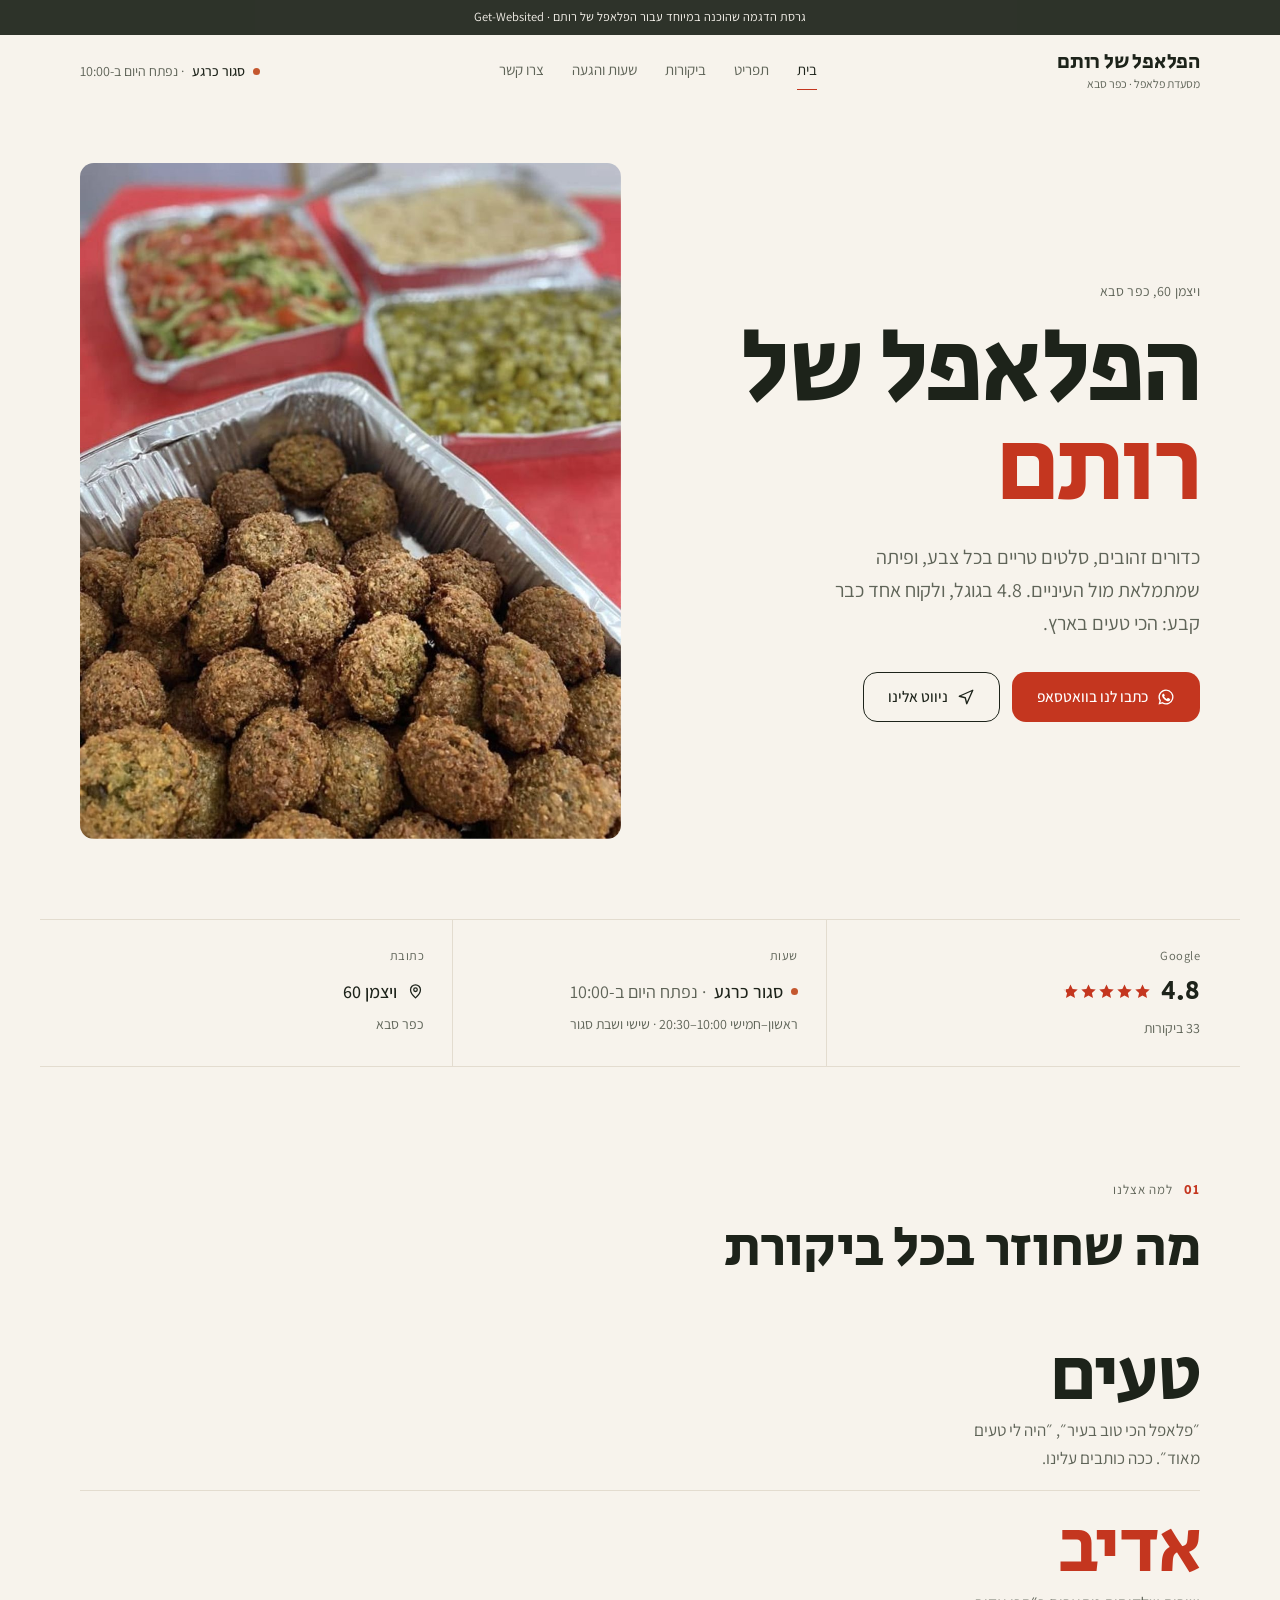
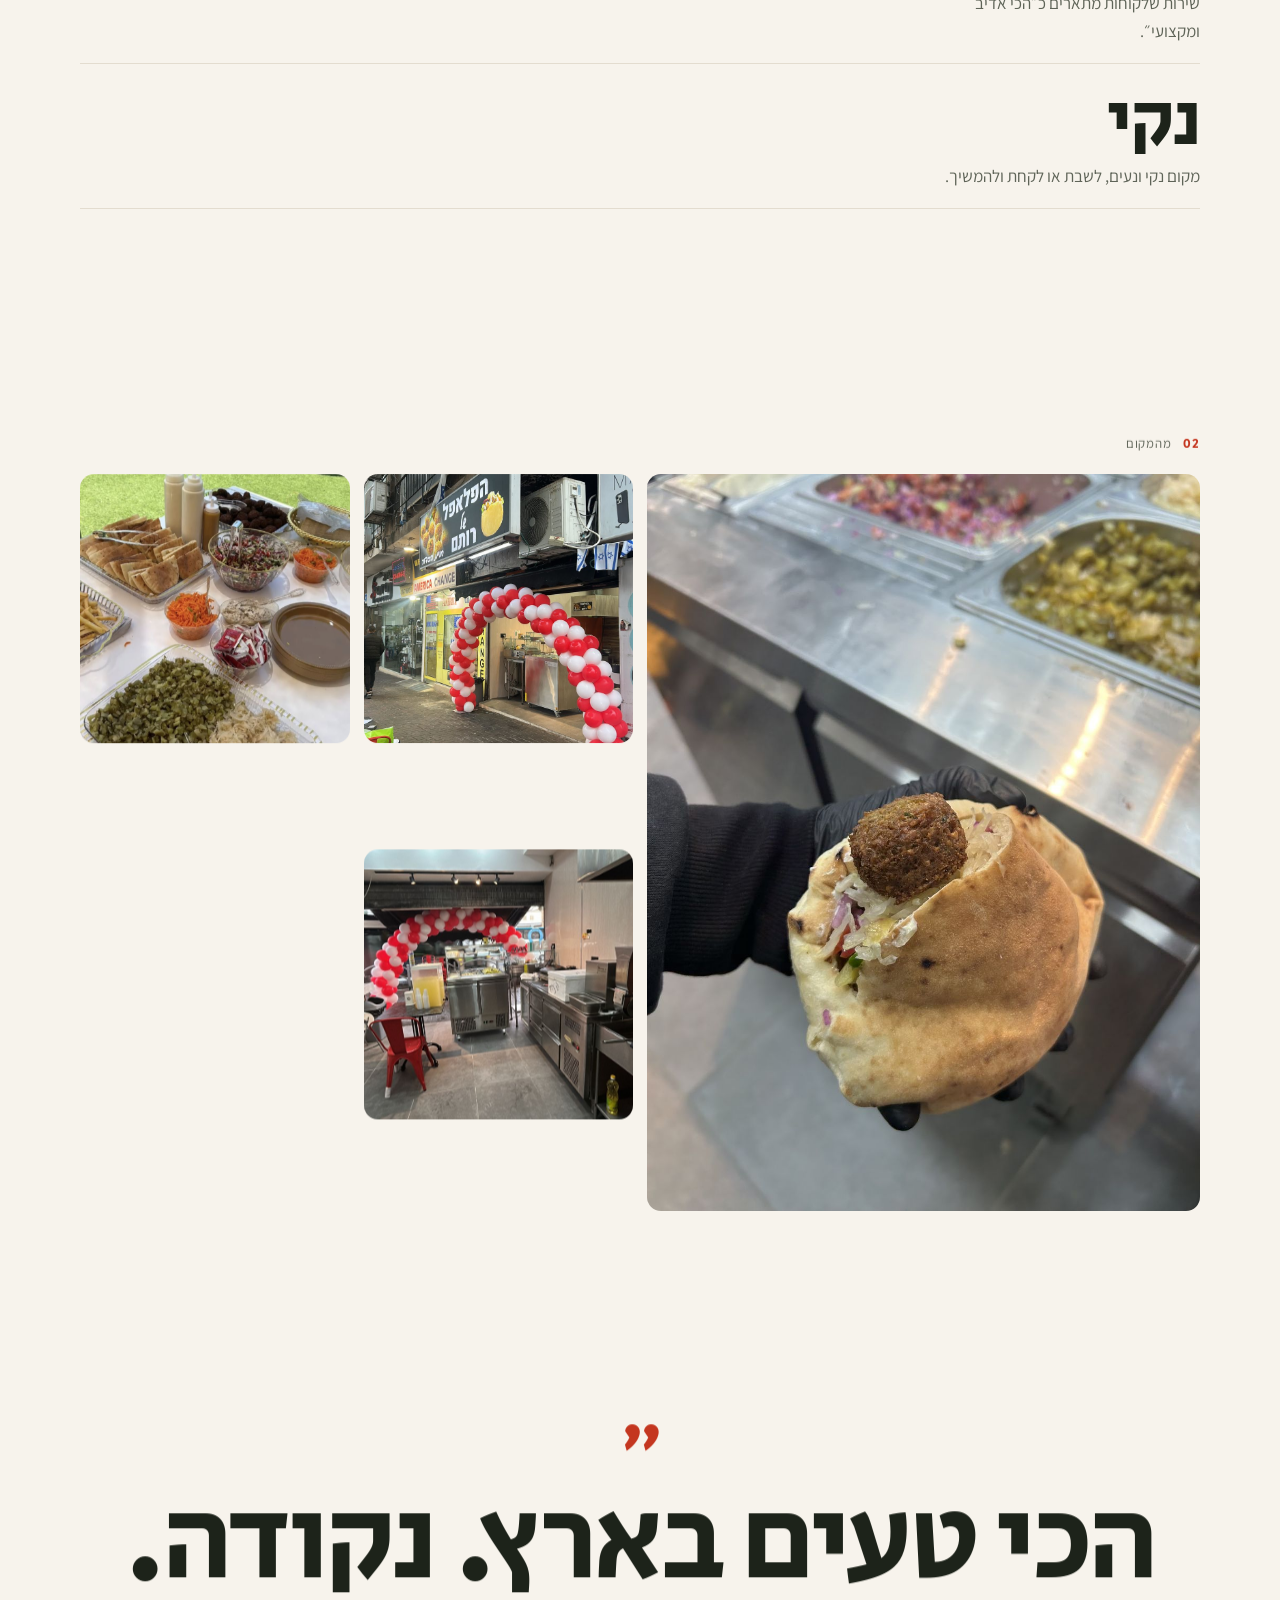
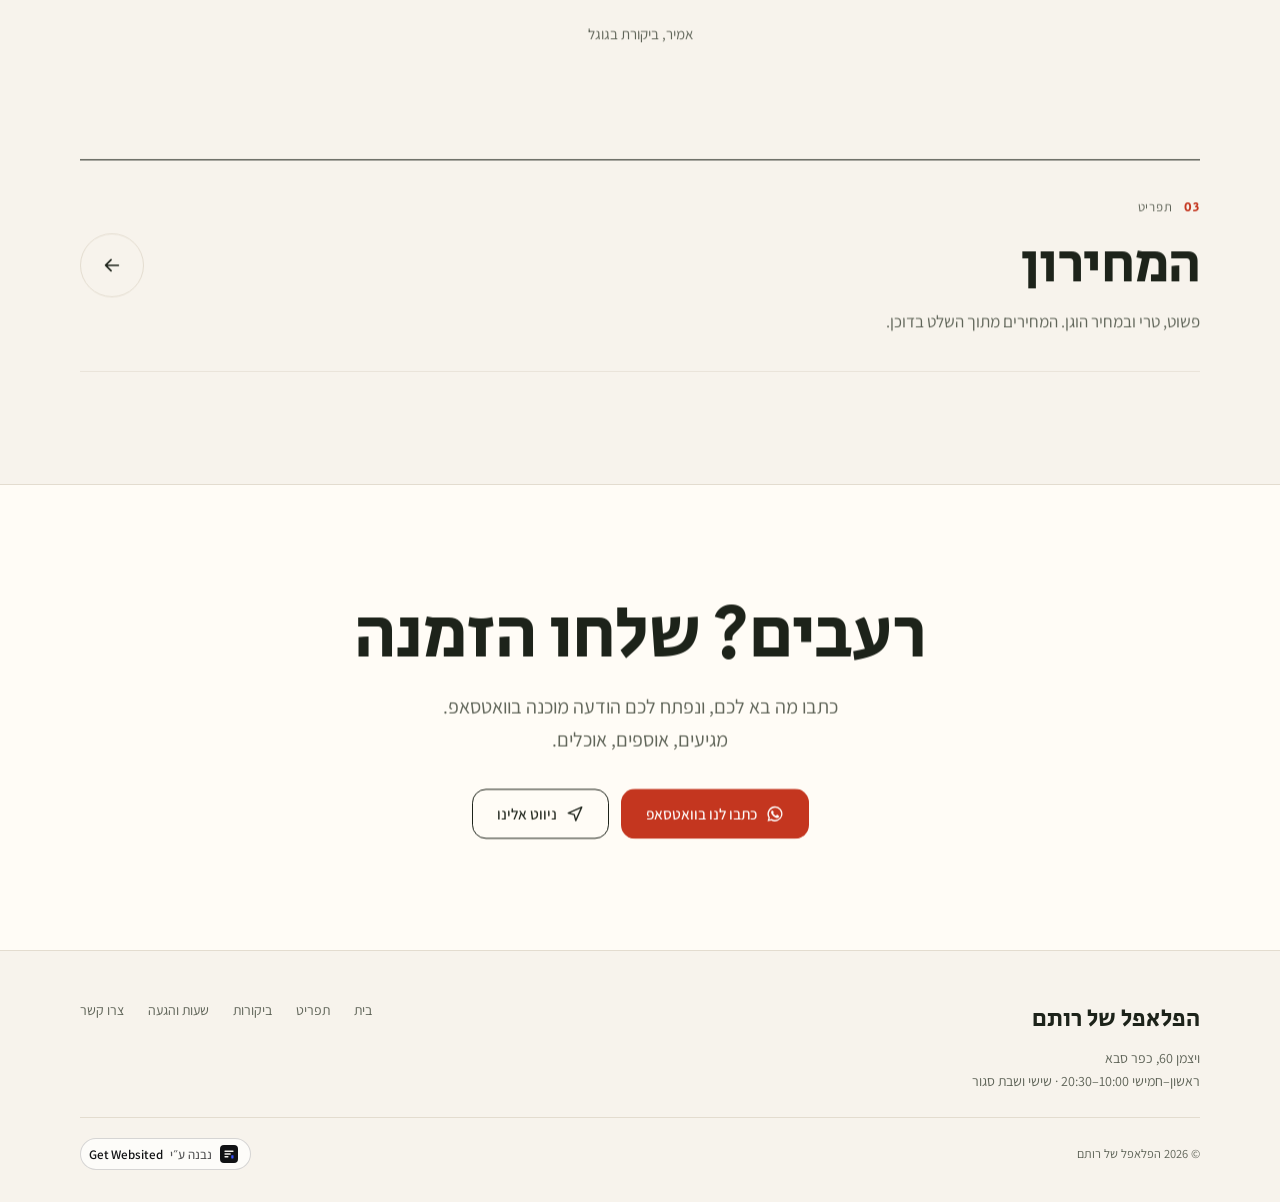
==== falafel-rotem/index.html @ 4247e380 "Publish Get Websited site and falafel-rotem demo Co-Authored-By: Claude Opus 5.5 <noreply@anthropic." ====
<!DOCTYPE html>
<html lang="he" dir="rtl">
  <head>
    <meta charset="UTF-8" />
    <meta name="viewport" content="width=device-width, initial-scale=1, viewport-fit=cover" />
    <title>הפלאפל של רותם | פלאפל בוויצמן 60, כפר סבא</title>
    <meta name="description" content="פלאפל בוויצמן 60 בכפר סבא. 4.8 בגוגל מתוך 33 ביקורות. מנה פלאפל ב-20 ₪. פתוח ראשון עד חמישי 10:00–20:30." />
    <meta name="theme-color" content="#f7f3ec" />
    <meta property="og:type" content="website" />
    <meta property="og:title" content="הפלאפל של רותם | פלאפל בוויצמן 60, כפר סבא" />
    <meta property="og:description" content="פלאפל בוויצמן 60 בכפר סבא. 4.8 בגוגל מתוך 33 ביקורות. מנה פלאפל ב-20 ₪. פתוח ראשון עד חמישי 10:00–20:30." />
    <meta property="og:locale" content="he_IL" />
    <meta property="og:image" content="assets/photo-2.jpg" />
    <link rel="preconnect" href="https://fonts.googleapis.com" />
    <link rel="preconnect" href="https://fonts.gstatic.com" crossorigin />
    <link href="https://fonts.googleapis.com/css2?family=Secular+One:wght@400;500;700;900&family=Assistant:wght@400;500;700;900&display=swap" rel="stylesheet" />
    <script type="application/ld+json">{"@context":"https://schema.org","@type":"LocalBusiness","name":"הפלאפל של רותם","address":{"@type":"PostalAddress","streetAddress":"ויצמן 60","addressLocality":"כפר סבא","addressCountry":"IL"},"openingHoursSpecification":[{"@type":"OpeningHoursSpecification","dayOfWeek":"Sunday","opens":"10:00","closes":"20:30"},{"@type":"OpeningHoursSpecification","dayOfWeek":"Monday","opens":"10:00","closes":"20:30"},{"@type":"OpeningHoursSpecification","dayOfWeek":"Tuesday","opens":"10:00","closes":"20:30"},{"@type":"OpeningHoursSpecification","dayOfWeek":"Wednesday","opens":"10:00","closes":"20:30"},{"@type":"OpeningHoursSpecification","dayOfWeek":"Thursday","opens":"10:00","closes":"20:30"}],"geo":{"@type":"GeoCoordinates","latitude":32.1763889,"longitude":34.9029509},"aggregateRating":{"@type":"AggregateRating","ratingValue":"4.8","reviewCount":"33"},"telephone":"050-770-7590"}</script>
    <script type="module" crossorigin src="./assets/index-BIARPAia.js"></script>
    <link rel="stylesheet" crossorigin href="./assets/index-DY4qhh6_.css">
  </head>
  <body>
    <div id="root"></div>
  </body>
</html>
---- falafel-rotem/assets/index-DY4qhh6_.css ----
:root{--bg:#f6f2ea;--surface:#fffdf8;--text:#1b1a17;--muted:#6b675e;--accent:#b4532a;--accent-text:#fff;--line:#e2dbcd;--font-display:"Rubik", system-ui, sans-serif;--font-body:"Heebo", system-ui, sans-serif;--display-weight:700;--r:14px;--ease:cubic-bezier(.2, .7, .2, 1);--bar-h:72px}*,:before,:after{box-sizing:border-box}html{-webkit-text-size-adjust:100%;scroll-behavior:smooth}body{background:var(--bg);color:var(--text);font-family:var(--font-body);-webkit-font-smoothing:antialiased;padding-bottom:calc(var(--bar-h) + env(safe-area-inset-bottom));margin:0;font-size:17px;line-height:1.65}@media (width>=900px){body{padding-bottom:0}}a{color:inherit;text-decoration:none}img{max-width:100%;display:block}svg{flex:none}h1,h2,h3{font-family:var(--font-display);font-weight:var(--display-weight);letter-spacing:-.015em;text-wrap:balance;margin:0;line-height:1.05}p{margin:0}button,input,select,textarea{font:inherit;color:inherit}:focus-visible{outline:2px solid var(--accent);outline-offset:3px}::selection{background:var(--accent);color:var(--accent-text)}.sr-only{clip:rect(0 0 0 0);white-space:nowrap;width:1px;height:1px;position:absolute;overflow:hidden}.wrap{width:100%;max-width:1200px;margin:0 auto;padding:0 20px}@media (width>=720px){.wrap{padding:0 40px}}.narrow{max-width:860px}.muted{color:var(--muted)}.small{font-size:13px}.skip{top:-60px;z-index:300;background:var(--text);color:var(--bg);padding:8px 14px;position:absolute;inset-inline-start:12px}.skip:focus{top:12px}.demo-bar{text-align:center;background:var(--text);color:var(--bg);opacity:.92;padding:7px 16px;font-size:12.5px}.site-header{z-index:50;background:var(--bg);transition:box-shadow .25s;position:sticky;top:0}.site-header.scrolled{box-shadow:0 1px 0 var(--line)}.header-row{justify-content:space-between;align-items:center;gap:20px;height:72px;display:flex}.wordmark{flex-direction:column;line-height:1.1;display:flex}.wordmark strong{font-family:var(--font-display);font-weight:var(--display-weight);letter-spacing:-.01em;font-size:21px}.wordmark small{color:var(--muted);margin-top:3px;font-size:12px}.desk-nav{gap:28px;font-size:15px;display:none}.desk-nav a{color:var(--muted);border-bottom:1.5px solid #0000;padding:6px 0;transition:color .2s,border-color .2s}.desk-nav a:hover{color:var(--text)}.desk-nav a[aria-current=page]{color:var(--text);border-bottom-color:var(--accent)}.header-end{align-items:center;gap:18px;font-size:14px;display:flex}@media (width>=900px){.desk-nav{display:flex}.menu-btn{display:none!important}}@media (width<=899px){.hide-sm{display:none}}.menu-btn{border:1px solid var(--line);border-radius:var(--r);cursor:pointer;background:0 0;place-items:center;width:44px;height:44px;display:grid}.burger{gap:6px;width:18px;display:grid}.burger i{height:1.5px;transition:transform .25s var(--ease);background:currentColor;display:block}[aria-expanded=true] .burger i:first-child{transform:translateY(3.75px)rotate(45deg)}[aria-expanded=true] .burger i:last-child{transform:translateY(-3.75px)rotate(-45deg)}.sheet{z-index:45;background:var(--bg);flex-direction:column;justify-content:space-between;padding:24px 20px;display:flex;position:fixed;inset:72px 0 0}.sheet[hidden]{display:none}.sheet nav{display:grid}.sheet nav a{font-family:var(--font-display);font-weight:var(--display-weight);border-bottom:1px solid var(--line);opacity:0;transition:opacity .35s var(--ease), transform .35s var(--ease);align-items:baseline;gap:14px;padding:12px 0;font-size:34px;display:flex;transform:translateY(8px)}.sheet.open nav a{opacity:1;transform:none}.sheet nav a span{font-family:var(--font-body);color:var(--muted);font-size:13px;font-weight:400}.sheet nav a[aria-current=page]{color:var(--accent)}.sheet-foot{padding-bottom:20px;font-size:15px}.status{white-space:nowrap;align-items:center;gap:8px;font-weight:500;display:inline-flex}.status-dot{background:#c4572e;border-radius:50%;width:7px;height:7px}.is-open .status-dot{background:#3f9a4a;box-shadow:0 0 0 3px #3f9a4a2e}.status-detail{color:var(--muted);font-weight:400}.btn{border-radius:var(--r);cursor:pointer;white-space:nowrap;border:1.5px solid #0000;justify-content:center;align-items:center;gap:9px;height:50px;padding:0 24px;font-size:15.5px;font-weight:500;transition:background-color .2s,color .2s,border-color .2s,transform .15s;display:inline-flex}.btn svg{width:18px;height:18px}.btn:active{transform:scale(.985)}.btn-solid{background:var(--accent);color:var(--accent-text)}.btn-solid:hover{filter:brightness(1.06)}.btn-line{border-color:var(--text);color:var(--text);background:0 0}.btn-line:hover{background:var(--text);color:var(--bg)}.btn.wide{width:100%}.btn-row{flex-wrap:wrap;gap:12px;display:flex}.btn-row.center{justify-content:center}.center-block{justify-content:center;margin-top:48px;display:flex}.toast{z-index:200;inset-inline:16px;bottom:calc(var(--bar-h) + 16px + env(safe-area-inset-bottom));border-radius:var(--r);background:var(--text);max-width:440px;color:var(--bg);animation:toast 6s var(--ease) forwards;margin:0 auto;padding:14px 18px;font-size:14px;line-height:1.5;position:fixed}@media (width>=900px){.toast{bottom:24px}}@keyframes toast{0%{opacity:0;transform:translateY(10px)}6%,90%{opacity:1;transform:none}to{opacity:0}}.hero{position:relative}.eyebrow{color:var(--muted);letter-spacing:.02em;margin-bottom:18px;font-size:14px}.hero h1{letter-spacing:-.03em;font-size:clamp(46px,11vw,104px);line-height:.95}.accent{color:var(--accent)}.word-mask{vertical-align:top;margin-bottom:-.08em;padding-bottom:.08em;display:inline-block;overflow:hidden}.word{will-change:transform;display:inline-block}.lead{color:var(--muted);max-width:40ch;margin-top:22px;font-size:clamp(17px,2.2vw,20px)}.hero .btn-row{margin-top:32px}@media (width<=560px){.hero .btn-row .btn{flex:100%}}.hero-type-only .hero-inner{padding:64px 20px 72px}@media (width>=900px){.hero-type-only .hero-inner{padding:120px 40px}.hero-type-only h1{font-size:clamp(80px,10vw,150px)}}.hero-photo-split .hero-inner{gap:28px;padding-top:28px;padding-bottom:48px;display:grid}.hero-figure{border-radius:var(--r);aspect-ratio:4/3;background:var(--surface);margin:0;overflow:hidden}.hero-figure img{object-fit:cover;width:100%;height:100%}@media (width>=900px){.hero-photo-split .hero-inner{grid-template-columns:1fr 1.05fr;align-items:center;gap:64px;padding-top:56px;padding-bottom:80px}.hero-figure{aspect-ratio:4/5}}.hero-photo-full{color:#fff;align-items:flex-end;min-height:min(88svh,820px);display:flex}.hero-photo-full .hero-media{position:absolute;inset:0;overflow:hidden}.hero-photo-full .hero-media img{object-fit:cover;width:100%;height:100%}.hero-photo-full .hero-media:after{content:"";background:linear-gradient(#0000001a 0%,#00000059 55%,#000000c7 100%);position:absolute;inset:0}.hero-photo-full .hero-inner{padding-top:120px;padding-bottom:48px;position:relative}.hero-photo-full .eyebrow,.hero-photo-full .lead{color:#ffffffd1}.hero-photo-full .accent{color:#fff;opacity:.9;font-style:normal}.hero-photo-full .btn-line{color:#fff;border-color:#fffc}.hero-photo-full .btn-line:hover{color:#111;background:#fff}@media (width>=900px){.hero-photo-full .hero-inner{padding-bottom:80px}}.facts{border-top:1px solid var(--line);border-bottom:1px solid var(--line);grid-template-columns:1fr;display:grid}.fact{border-bottom:1px solid var(--line);gap:4px;padding:20px 0;transition:background-color .2s;display:grid}.fact:last-child{border-bottom:0}.fact-k{color:var(--muted);letter-spacing:.04em;font-size:12.5px}.fact-v{align-items:center;gap:10px;font-size:18px;font-weight:500;display:inline-flex}.fact-v b{font-family:var(--font-display);font-size:26px;font-weight:var(--display-weight)}.fact-v svg{width:17px;height:17px}.fact-s{color:var(--muted);font-size:14px}.stars{color:var(--accent);gap:1px;display:inline-flex}@media (width>=760px){.facts{grid-template-columns:repeat(3,1fr)}.fact{border-bottom:0;border-inline-start:1px solid var(--line);padding:26px 28px}.fact:first-child{border-inline-start:0;padding-inline-start:0}}.section{padding:72px 0}@media (width>=900px){.section{padding:112px 0}}.page-top{padding-top:48px}@media (width>=900px){.page-top{padding-top:80px}}.label{color:var(--muted);letter-spacing:.06em;align-items:baseline;gap:12px;margin-bottom:18px;font-size:13px;display:flex}.label-n{font-family:var(--font-display);color:var(--accent);font-weight:var(--display-weight)}h2{font-size:clamp(32px,5.4vw,56px)}.page-head{margin-bottom:48px}.page-head h1{letter-spacing:-.03em;font-size:clamp(48px,10vw,96px)}.body-lg{max-width:56ch;color:var(--muted);margin-top:20px;font-size:19px}.quote-section{padding-bottom:0}.big-quote{text-align:center;margin:0 auto}.big-quote blockquote{font-family:var(--font-display);font-weight:var(--display-weight);letter-spacing:-.03em;margin:0;font-size:clamp(44px,10vw,120px);line-height:1}.big-quote figcaption{color:var(--muted);margin-top:20px;font-size:15px}.big-quote.left{text-align:start}.split{gap:32px;display:grid}@media (width>=900px){.split{grid-template-columns:.9fr 1.1fr;gap:80px}.split-head{align-self:start;position:sticky;top:110px}}.highlights{margin:0;padding:0;list-style:none}.highlights .num{font-family:var(--font-display);font-weight:var(--display-weight);color:var(--accent);font-size:18px}.highlights h3{font-size:clamp(24px,3.4vw,32px)}.highlights p{color:var(--muted);margin-top:8px}.hl-numbered{border-top:1px solid var(--line)}.hl-numbered li{border-bottom:1px solid var(--line);grid-template-columns:56px 1fr;gap:12px;padding:28px 0;display:grid}.hl-numbered .num{padding-top:4px}.stacked .split-head{max-width:720px;margin-bottom:40px}.hl-columns{gap:36px;display:grid}.hl-columns li{border-top:2px solid var(--text);padding-top:22px}.hl-columns .num{margin-bottom:18px;display:block}@media (width>=760px){.hl-columns{grid-template-columns:repeat(3,1fr);gap:40px}}.hl-statement li{border-bottom:1px solid var(--line);flex-wrap:wrap;align-items:baseline;gap:6px 20px;padding:18px 0;display:flex}.hl-statement .num{display:none}.hl-statement h3{letter-spacing:-.025em;font-size:clamp(36px,7vw,76px)}.hl-statement li:nth-child(2) h3{color:var(--accent)}.hl-statement p{max-width:34ch;margin:0}.row-head{margin-bottom:8px}.gallery{grid-template-columns:1fr 1fr;gap:10px;display:grid}.gallery figure{border-radius:var(--r);background:var(--surface);aspect-ratio:1;margin:0;overflow:hidden}.gallery img{object-fit:cover;width:100%;height:100%;transition:transform .8s var(--ease)}.gallery figure:hover img{transform:scale(1.03)}.gallery.g-1{grid-template-columns:1fr}.gallery.g-1 figure{aspect-ratio:16/9}.gallery.g-3 figure:first-child,.gallery.g-5 figure:first-child{aspect-ratio:16/9;grid-column:span 2}@media (width>=900px){.gallery{grid-template-columns:repeat(4,1fr);gap:14px}.gallery.g-2{grid-template-columns:1fr 1fr}.gallery.g-2 figure{aspect-ratio:4/3}.gallery.g-3{grid-template-rows:1fr 1fr;grid-template-columns:2fr 1fr}.gallery.g-3 figure:first-child{aspect-ratio:auto;grid-area:span 2}.gallery.g-3 figure{aspect-ratio:4/3}.gallery.g-4 figure:first-child,.gallery.g-5 figure:first-child{aspect-ratio:auto;grid-area:span 2/span 2}}.about{gap:32px;display:grid}@media (width>=900px){.about.has-img{grid-template-columns:1fr 1fr;align-items:center;gap:80px}}.about-img{border-radius:var(--r);aspect-ratio:4/5;margin:0;overflow:hidden}.about-img img{object-fit:cover;width:100%;height:100%}.teaser{border-top:1px solid var(--text);border-bottom:1px solid var(--line);justify-content:space-between;align-items:center;gap:24px;padding:36px 0;display:flex}.teaser .muted{max-width:52ch;margin-top:12px}.teaser-arrow{border:1px solid var(--line);width:64px;height:64px;transition:background-color .25s, color .25s, transform .25s var(--ease);border-radius:50%;flex:none;place-items:center;display:grid}.teaser-arrow svg{width:22px;height:22px}.teaser:hover .teaser-arrow{background:var(--accent);color:var(--accent-text);border-color:var(--accent);transform:translate(-4px)}.cta-section{background:var(--surface);border-top:1px solid var(--line)}.cta{text-align:center;flex-direction:column;align-items:center;display:flex}.cta h2{max-width:16ch;font-size:clamp(36px,7vw,72px)}.cta .lead{margin:18px auto 32px}.menu-group{margin-bottom:48px}.menu-group h2{border-bottom:1px solid var(--text);margin-bottom:8px;padding-bottom:12px;font-size:26px}.menu-group ul{margin:0;padding:0;list-style:none}.menu-group li{border-bottom:1px solid var(--line);padding:16px 0}.mi-line{align-items:baseline;gap:10px;font-size:18px;font-weight:500;display:flex}.mi-dots{border-bottom:1px dotted var(--muted);opacity:.5;flex:1;transform:translateY(-4px)}.mi-price{font-family:var(--font-display)}.ph{border:1.5px dashed var(--muted);border-radius:var(--r);background:var(--surface);padding:26px}.ph-body{color:var(--muted);max-width:56ch}.ph-tag{letter-spacing:.04em;color:var(--accent-text);background:var(--accent);border-radius:4px;margin-bottom:12px;padding:2px 8px;font-size:11.5px;font-weight:700;display:inline-block}.ph-inline{font-family:var(--font-body);color:var(--accent);border:1.5px dashed var(--accent);vertical-align:middle;letter-spacing:0;border-radius:6px;margin-inline-start:10px;padding:1px 8px;font-size:12.5px;font-weight:500;display:inline-block}.ph-rows{margin-top:20px}.ph-row{border-bottom:1px solid var(--line);align-items:center;gap:12px;padding:14px 0;display:flex}.ph-row span{background:var(--line);border-radius:6px;width:34%;height:11px}.ph-row i{border-bottom:1px dotted var(--line);flex:1}.ph-row b{background:var(--line);border-radius:6px;width:48px;height:11px}.reviews-top{align-items:center;gap:40px;margin-bottom:56px;display:grid}@media (width>=900px){.reviews-top{grid-template-columns:.7fr 1.3fr;gap:80px}}.score{flex-direction:column;gap:10px;padding-inline-end:40px;display:flex}@media (width>=900px){.score{border-inline-end:1px solid var(--line)}}.score-v{font-family:var(--font-display);font-weight:var(--display-weight);letter-spacing:-.04em;font-size:clamp(96px,16vw,160px);line-height:.85}.score .stars svg{width:22px;height:22px}.review-list{border-top:1px solid var(--line);gap:0;margin:0;padding:0;list-style:none;display:grid}.review-list li{border-bottom:1px solid var(--line);padding:26px 0}.review-list p{margin-bottom:6px;font-size:20px}.tags{flex-wrap:wrap;gap:10px;display:flex}.tags span{border:1px solid var(--line);border-radius:999px;padding:10px 18px;font-size:15px}.visit{gap:48px;display:grid}@media (width>=900px){.visit{grid-template-columns:.8fr 1.2fr;gap:80px}}.status-lg{margin-bottom:20px;font-size:22px}.hours{border-collapse:collapse;width:100%;font-size:16px}.hours th,.hours td{border-bottom:1px solid var(--line);text-align:start;padding:14px 0;font-weight:400}.hours td{text-align:end;font-variant-numeric:tabular-nums}.hours tr.today th,.hours tr.today td{font-weight:600}.hours th em{color:var(--accent-text);background:var(--accent);vertical-align:2px;border-radius:4px;margin-inline-start:8px;padding:1px 6px;font-size:11px;font-style:normal;font-weight:700}.hours td.off{color:var(--muted)}.addr{margin-bottom:20px;font-size:clamp(26px,4vw,36px)}.map{aspect-ratio:16/10;border-radius:var(--r);border:1px solid var(--line);background:var(--surface);margin-bottom:18px;overflow:hidden}.map iframe{border:0;width:100%;height:100%;display:block}.contact{gap:40px;display:grid}@media (width>=900px){.contact{grid-template-columns:1.3fr .7fr;gap:80px}}.form{gap:20px;display:grid}.field{gap:8px;display:grid}.field label{font-size:14px;font-weight:500}.field-row{gap:20px;display:grid}@media (width>=600px){.field-row{grid-template-columns:1fr 1fr}}input,select,textarea{background:var(--surface);border:1px solid var(--line);border-radius:var(--r);width:100%;padding:13px 14px;font-size:16px;transition:border-color .2s}textarea{resize:vertical;min-height:120px}select{appearance:none;background-image:linear-gradient(45deg,#0000 50%,currentColor 50%),linear-gradient(135deg,currentColor 50%,#0000 50%);background-position:18px,13px;background-repeat:no-repeat;background-size:5px 5px;padding-left:36px}input:focus,select:focus,textarea:focus{border-color:var(--text);outline:none}[aria-invalid=true]{border-color:#c4572e}.field-err{color:#c4572e;font-size:13px}.preview{border-radius:var(--r);background:var(--surface);border:1px solid var(--line);gap:10px;padding:18px;display:grid}.bubble{white-space:pre-line;color:#111b21;background:#d9fdd3;border-radius:14px 14px 4px;width:fit-content;max-width:92%;margin-inline-start:auto;padding:10px 14px;font-size:15px}.note{color:var(--accent);font-size:14px}.contact-side{border-top:1px solid var(--line);align-content:start;gap:0;display:grid}.contact-side>div{border-bottom:1px solid var(--line);gap:8px;padding:20px 0;display:grid}.site-footer{border-top:1px solid var(--line);color:var(--muted);padding:48px 0 32px;font-size:14px}.footer-grid{gap:24px;display:grid}@media (width>=900px){.footer-grid{grid-template-columns:1fr auto}}.footer-name{font-family:var(--font-display);font-weight:var(--display-weight);color:var(--text);margin-bottom:8px;font-size:24px;display:block}.footer-nav{flex-wrap:wrap;gap:8px 24px;display:flex}.footer-nav a:hover{color:var(--text)}.credit{border-top:1px solid var(--line);flex-wrap:wrap;grid-column:1/-1;justify-content:space-between;align-items:center;gap:12px;padding-top:20px;font-size:12.5px;display:flex}.action-bar{z-index:40;inset-inline:0;padding:10px 12px calc(10px + env(safe-area-inset-bottom));background:var(--bg);border-top:1px solid var(--line);grid-template-columns:1.4fr 1fr;gap:8px;display:grid;position:fixed;bottom:0}.action-bar .btn{width:100%;height:50px;padding:0 12px}@media (width>=900px){.action-bar{display:none}}.reveal,.reveal.stagger>*{opacity:0}@media (prefers-reduced-motion:reduce){html{scroll-behavior:auto}*,:before,:after{transition:none!important;animation:none!important}.reveal,.reveal.stagger>*{opacity:1!important;transform:none!important}}.big-quote blockquote:before{content:"״";color:var(--accent);margin-bottom:.15em;font-size:.6em;line-height:.5;display:block}.review-list p:before{content:"״";color:var(--accent);margin-inline-end:4px}
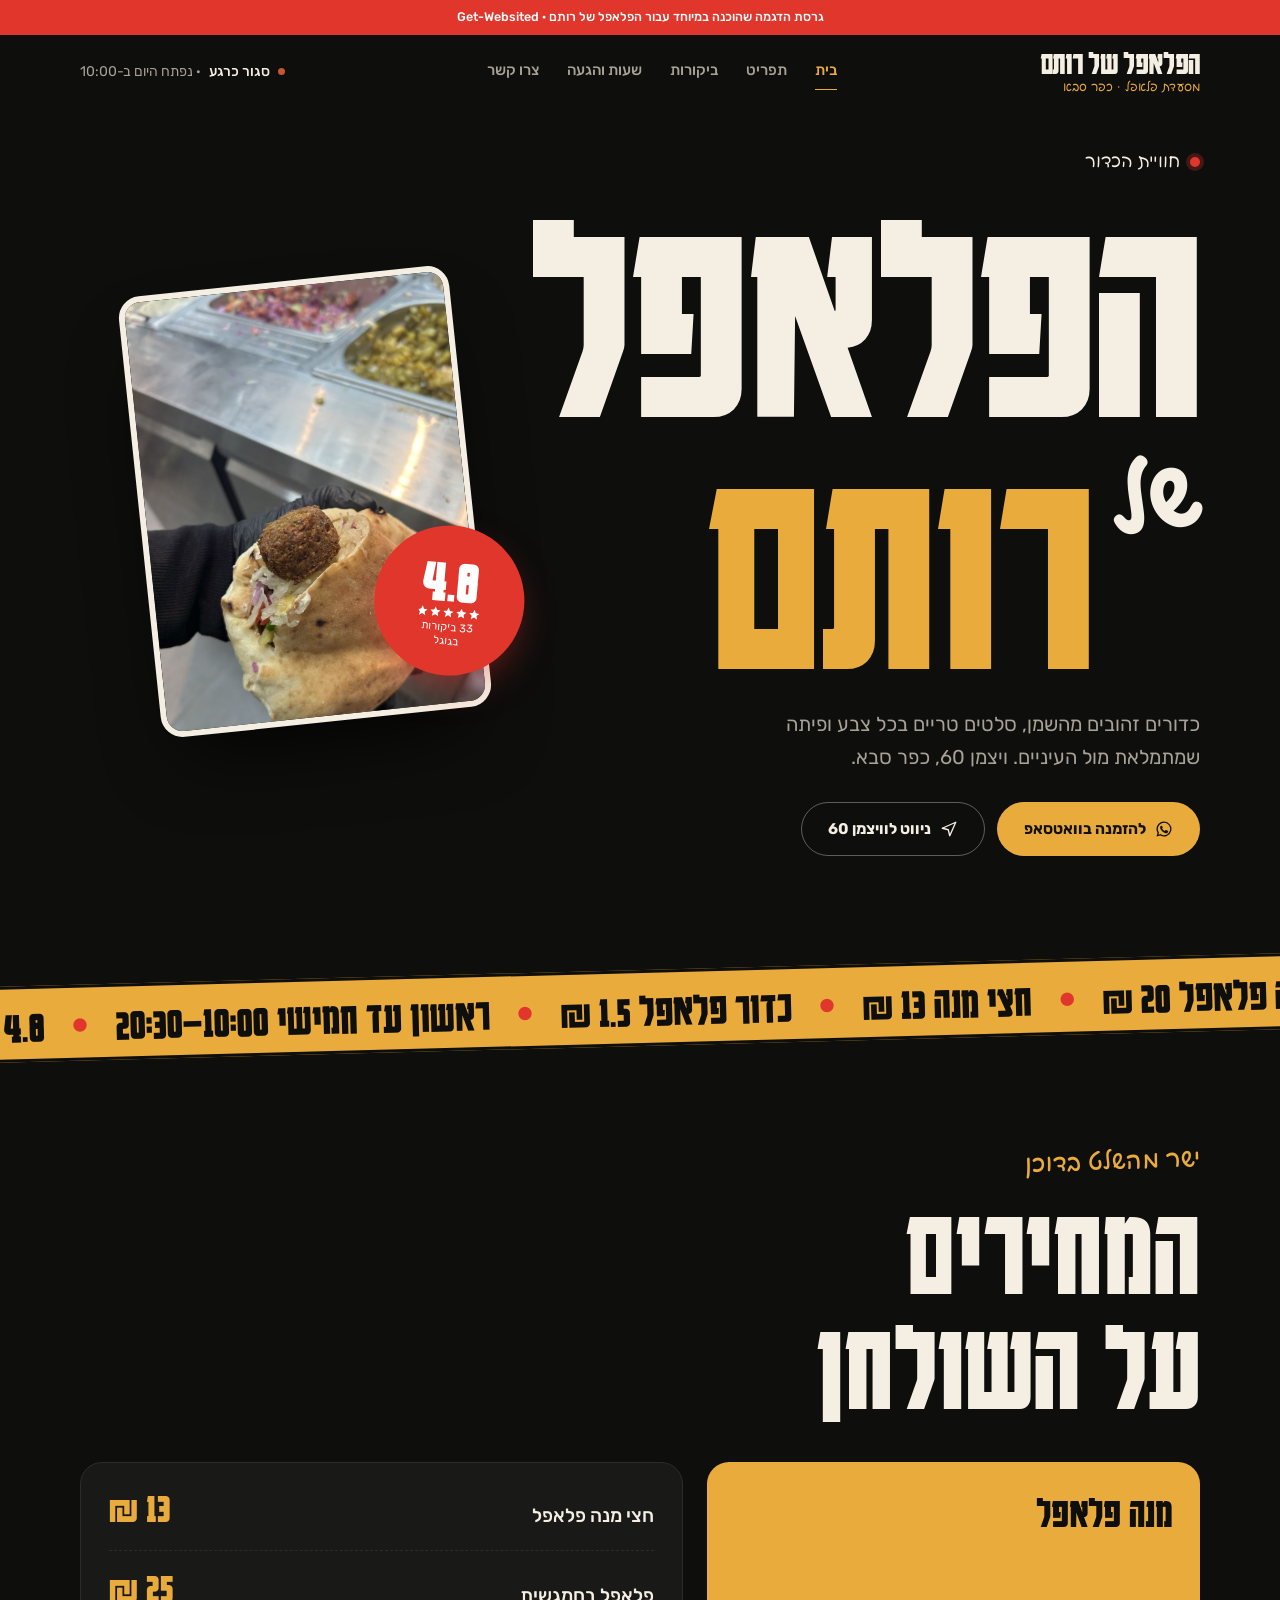
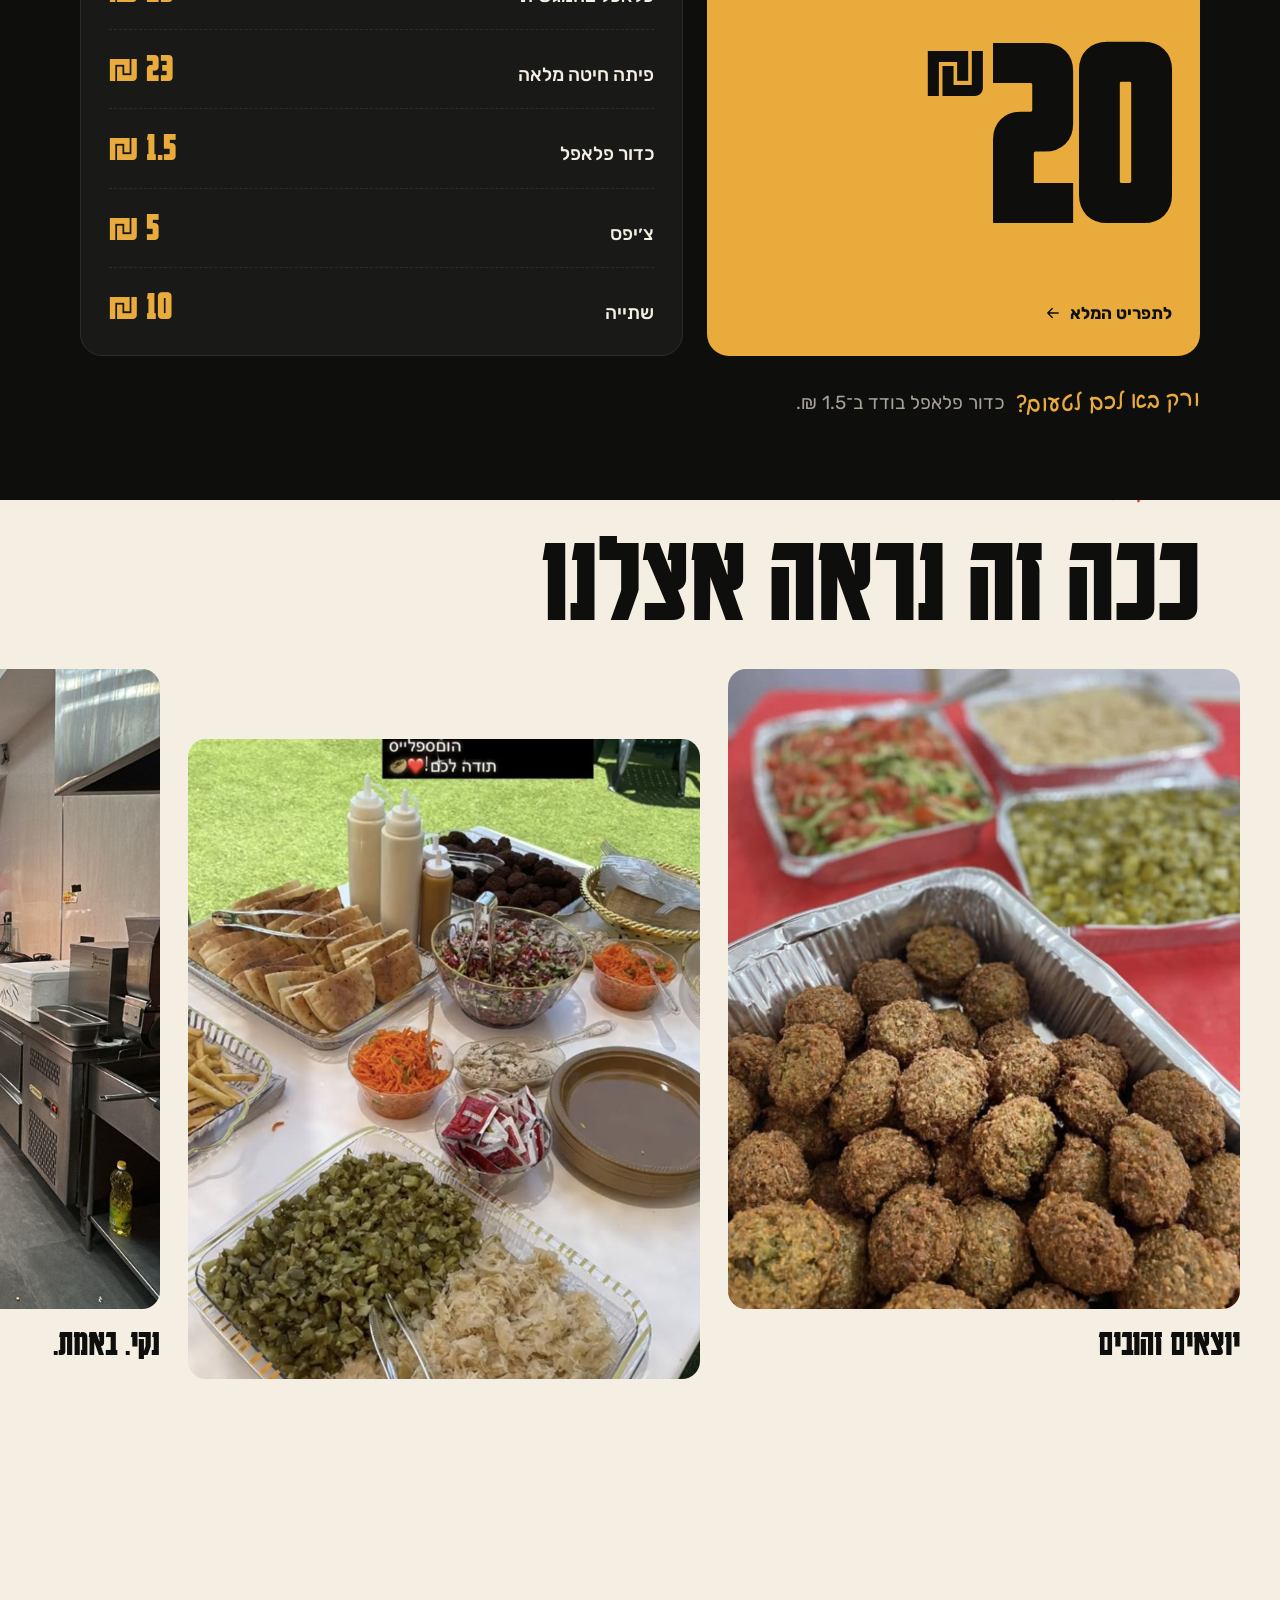
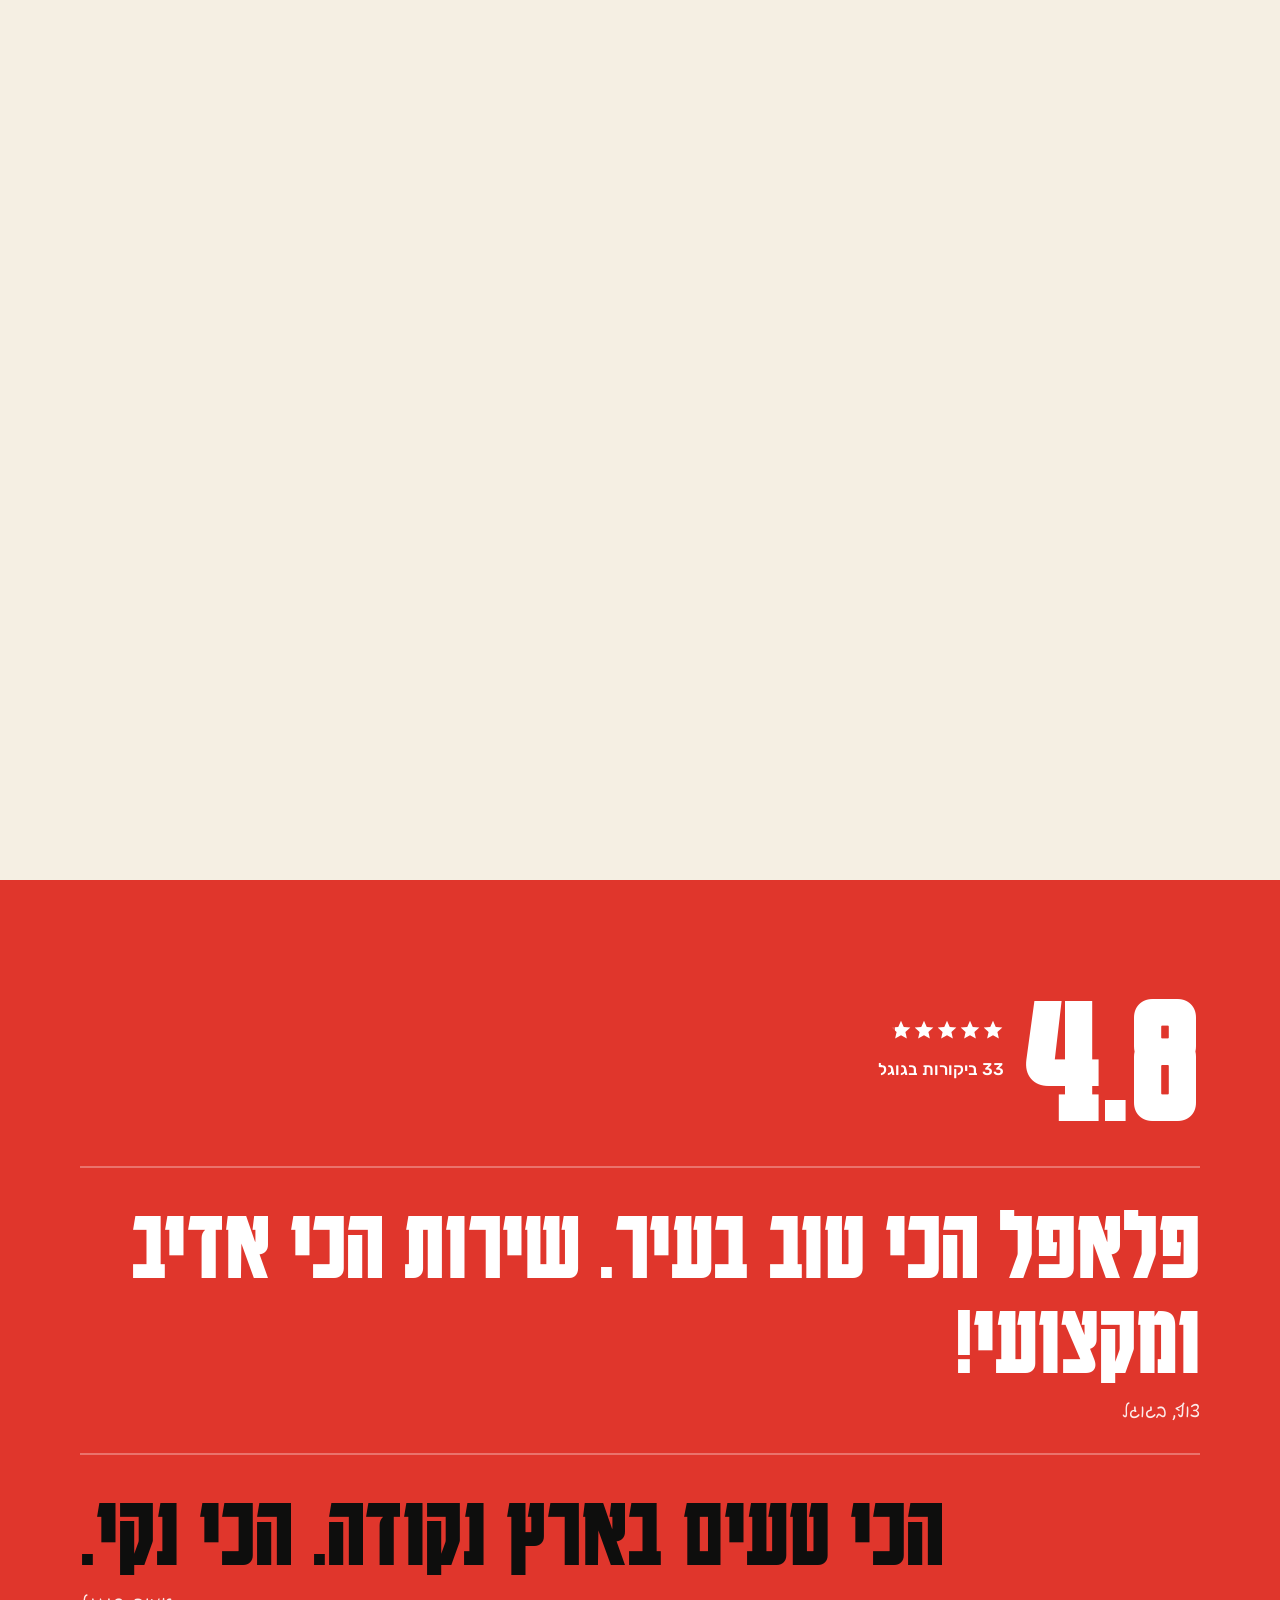
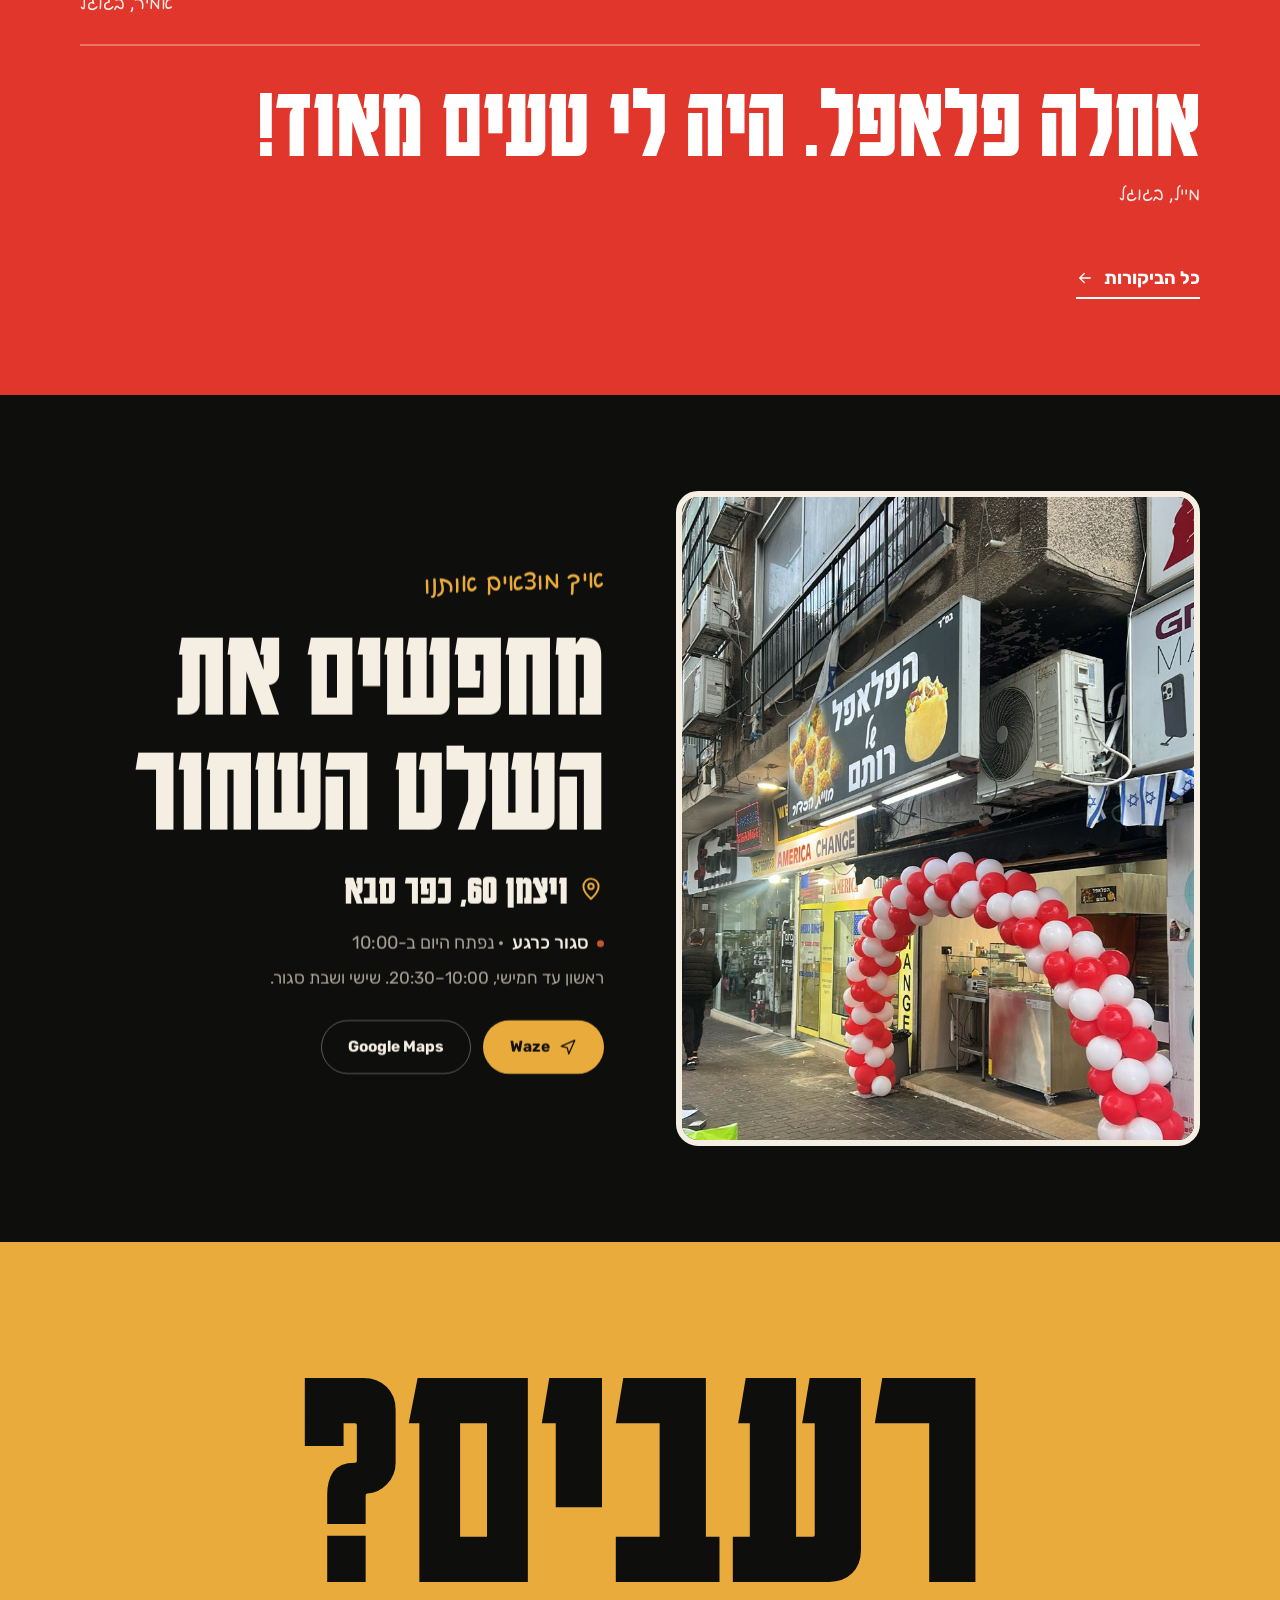
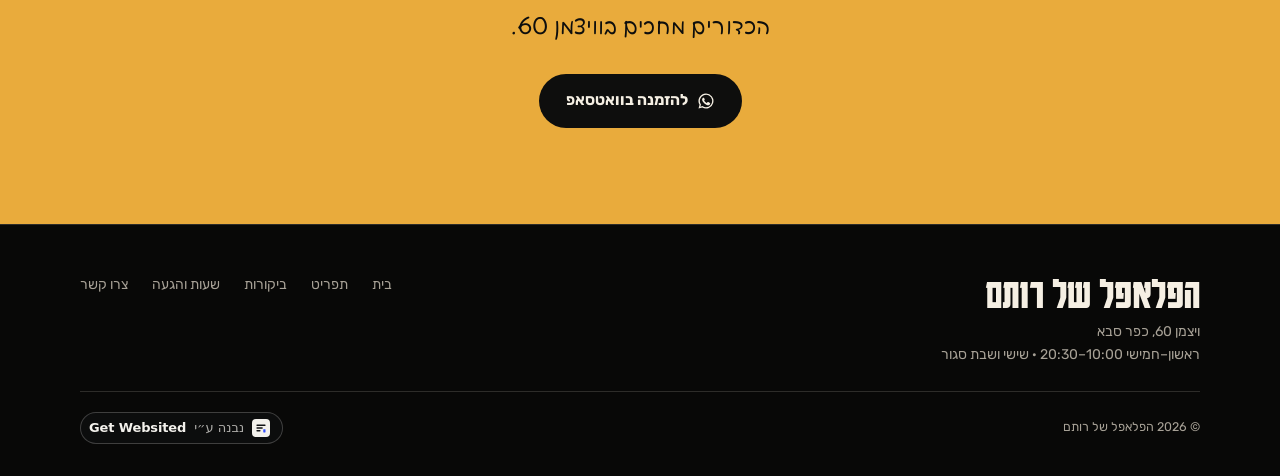
==== commit 13885cea: "הפלאפל של רותם: עיצוב חדש, השלט השחור Co-Authored-By: Claude Opus 5.5 <noreply@anthropic.com> Claude" ====
--- a/falafel-rotem/index.html
+++ b/falafel-rotem/index.html
@@ -5,18 +5,18 @@
     <meta name="viewport" content="width=device-width, initial-scale=1, viewport-fit=cover" />
     <title>הפלאפל של רותם | פלאפל בוויצמן 60, כפר סבא</title>
     <meta name="description" content="פלאפל בוויצמן 60 בכפר סבא. 4.8 בגוגל מתוך 33 ביקורות. מנה פלאפל ב-20 ₪. פתוח ראשון עד חמישי 10:00–20:30." />
-    <meta name="theme-color" content="#f7f3ec" />
+    <meta name="theme-color" content="#0e0e0d" />
     <meta property="og:type" content="website" />
     <meta property="og:title" content="הפלאפל של רותם | פלאפל בוויצמן 60, כפר סבא" />
     <meta property="og:description" content="פלאפל בוויצמן 60 בכפר סבא. 4.8 בגוגל מתוך 33 ביקורות. מנה פלאפל ב-20 ₪. פתוח ראשון עד חמישי 10:00–20:30." />
     <meta property="og:locale" content="he_IL" />
-    <meta property="og:image" content="assets/photo-2.jpg" />
+    <meta property="og:image" content="assets/photo-1.jpg" />
     <link rel="preconnect" href="https://fonts.googleapis.com" />
     <link rel="preconnect" href="https://fonts.gstatic.com" crossorigin />
-    <link href="https://fonts.googleapis.com/css2?family=Secular+One:wght@400;500;700;900&family=Assistant:wght@400;500;700;900&display=swap" rel="stylesheet" />
+    <link href="https://fonts.googleapis.com/css2?family=Karantina:wght@400;700&family=Rubik:wght@400;500;700;900&family=Playpen+Sans+Hebrew:wght@500;700&display=swap" rel="stylesheet" />
     <script type="application/ld+json">{"@context":"https://schema.org","@type":"LocalBusiness","name":"הפלאפל של רותם","address":{"@type":"PostalAddress","streetAddress":"ויצמן 60","addressLocality":"כפר סבא","addressCountry":"IL"},"openingHoursSpecification":[{"@type":"OpeningHoursSpecification","dayOfWeek":"Sunday","opens":"10:00","closes":"20:30"},{"@type":"OpeningHoursSpecification","dayOfWeek":"Monday","opens":"10:00","closes":"20:30"},{"@type":"OpeningHoursSpecification","dayOfWeek":"Tuesday","opens":"10:00","closes":"20:30"},{"@type":"OpeningHoursSpecification","dayOfWeek":"Wednesday","opens":"10:00","closes":"20:30"},{"@type":"OpeningHoursSpecification","dayOfWeek":"Thursday","opens":"10:00","closes":"20:30"}],"geo":{"@type":"GeoCoordinates","latitude":32.1763889,"longitude":34.9029509},"aggregateRating":{"@type":"AggregateRating","ratingValue":"4.8","reviewCount":"33"},"telephone":"050-770-7590"}</script>
-    <script type="module" crossorigin src="./assets/index-BIARPAia.js"></script>
-    <link rel="stylesheet" crossorigin href="./assets/index-DY4qhh6_.css">
+    <script type="module" crossorigin src="./assets/index-CISxfMUX.js"></script>
+    <link rel="stylesheet" crossorigin href="./assets/index-Bc1nOsfu.css">
   </head>
   <body>
     <div id="root"></div>
--- a/falafel-rotem/assets/index-Bc1nOsfu.css
+++ b/falafel-rotem/assets/index-Bc1nOsfu.css
@@ -0,0 +1 @@
+:root{--bg:#f6f2ea;--surface:#fffdf8;--text:#1b1a17;--muted:#6b675e;--accent:#b4532a;--accent-text:#fff;--line:#e2dbcd;--font-display:"Rubik", system-ui, sans-serif;--font-body:"Heebo", system-ui, sans-serif;--display-weight:700;--r:14px;--ease:cubic-bezier(.2, .7, .2, 1);--bar-h:72px}*,:before,:after{box-sizing:border-box}html{-webkit-text-size-adjust:100%;scroll-behavior:smooth;overflow-x:clip}body{background:var(--bg);color:var(--text);font-family:var(--font-body);-webkit-font-smoothing:antialiased;padding-bottom:calc(var(--bar-h) + env(safe-area-inset-bottom));margin:0;font-size:17px;line-height:1.65;overflow-x:clip}@media (width>=900px){body{padding-bottom:0}}a{color:inherit;text-decoration:none}img{max-width:100%;display:block}svg{flex:none}h1,h2,h3{font-family:var(--font-display);font-weight:var(--display-weight);letter-spacing:-.015em;text-wrap:balance;margin:0;line-height:1.05}p{margin:0}button,input,select,textarea{font:inherit;color:inherit}:focus-visible{outline:2px solid var(--accent);outline-offset:3px}::selection{background:var(--accent);color:var(--accent-text)}.sr-only{clip:rect(0 0 0 0);white-space:nowrap;width:1px;height:1px;position:absolute;overflow:hidden}.wrap{width:100%;max-width:1200px;margin:0 auto;padding:0 20px}@media (width>=720px){.wrap{padding:0 40px}}.narrow{max-width:860px}.muted{color:var(--muted)}.small{font-size:13px}.skip{top:-60px;z-index:300;background:var(--text);color:var(--bg);padding:8px 14px;position:absolute;inset-inline-start:12px}.skip:focus{top:12px}.demo-bar{text-align:center;background:var(--text);color:var(--bg);opacity:.92;padding:7px 16px;font-size:12.5px}.site-header{z-index:50;background:var(--bg);transition:box-shadow .25s;position:sticky;top:0}.header-row{justify-content:space-between;align-items:center;gap:20px;height:72px;display:flex}.wordmark{flex-direction:column;line-height:1.1;display:flex}.wordmark strong{font-family:var(--font-display);font-weight:var(--display-weight);letter-spacing:-.01em;font-size:21px}.wordmark small{color:var(--muted);margin-top:3px;font-size:12px}.desk-nav{gap:28px;font-size:15px;display:none}.desk-nav a{color:var(--muted);border-bottom:1.5px solid #0000;padding:6px 0;transition:color .2s,border-color .2s}.desk-nav a:hover{color:var(--text)}.header-end{align-items:center;gap:18px;font-size:14px;display:flex}@media (width>=900px){.desk-nav{display:flex}.menu-btn{display:none!important}}@media (width<=899px){.hide-sm{display:none}}.menu-btn{border:1px solid var(--line);border-radius:var(--r);cursor:pointer;background:0 0;place-items:center;width:44px;height:44px;display:grid}.burger{gap:6px;width:18px;display:grid}.burger i{height:1.5px;transition:transform .25s var(--ease);background:currentColor;display:block}[aria-expanded=true] .burger i:first-child{transform:translateY(3.75px)rotate(45deg)}[aria-expanded=true] .burger i:last-child{transform:translateY(-3.75px)rotate(-45deg)}.sheet{z-index:45;background:var(--bg);flex-direction:column;justify-content:space-between;padding:24px 20px;display:flex;position:fixed;inset:72px 0 0}.sheet[hidden]{display:none}.sheet nav{display:grid}.sheet nav a{font-family:var(--font-display);font-weight:var(--display-weight);border-bottom:1px solid var(--line);opacity:0;transition:opacity .35s var(--ease), transform .35s var(--ease);align-items:baseline;gap:14px;padding:12px 0;font-size:34px;display:flex;transform:translateY(8px)}.sheet.open nav a{opacity:1;transform:none}.sheet nav a span{font-family:var(--font-body);color:var(--muted);font-size:13px;font-weight:400}.sheet nav a[aria-current=page]{color:var(--accent)}.sheet-foot{padding-bottom:20px;font-size:15px}.status{white-space:nowrap;align-items:center;gap:8px;font-weight:500;display:inline-flex}.status-dot{background:#c4572e;border-radius:50%;width:7px;height:7px}.is-open .status-dot{background:#3f9a4a;box-shadow:0 0 0 3px #3f9a4a2e}.status-detail{color:var(--muted);font-weight:400}.btn{border-radius:var(--r);cursor:pointer;white-space:nowrap;border:1.5px solid #0000;justify-content:center;align-items:center;gap:9px;height:50px;padding:0 24px;font-size:15.5px;font-weight:500;transition:background-color .2s,color .2s,border-color .2s,transform .15s;display:inline-flex}.btn svg{width:18px;height:18px}.btn:active{transform:scale(.985)}.btn-solid{background:var(--accent);color:var(--accent-text)}.btn-solid:hover{filter:brightness(1.06)}.btn-line{border-color:var(--text);color:var(--text);background:0 0}.btn-line:hover{background:var(--text);color:var(--bg)}.btn.wide{width:100%}.btn-row{flex-wrap:wrap;gap:12px;display:flex}.btn-row.center{justify-content:center}.center-block{justify-content:center;margin-top:48px;display:flex}.toast{z-index:200;inset-inline:16px;bottom:calc(var(--bar-h) + 16px + env(safe-area-inset-bottom));border-radius:var(--r);background:var(--text);max-width:440px;color:var(--bg);animation:toast 6s var(--ease) forwards;margin:0 auto;padding:14px 18px;font-size:14px;line-height:1.5;position:fixed}@media (width>=900px){.toast{bottom:24px}}@keyframes toast{0%{opacity:0;transform:translateY(10px)}6%,90%{opacity:1;transform:none}to{opacity:0}}.hero{position:relative}.eyebrow{color:var(--muted);letter-spacing:.02em;margin-bottom:18px;font-size:14px}.hero h1{letter-spacing:-.03em;font-size:clamp(46px,11vw,104px);line-height:.95}.accent{color:var(--accent)}.word-mask{vertical-align:top;margin-bottom:-.08em;padding-bottom:.08em;display:inline-block;overflow:hidden}.word{will-change:transform;display:inline-block}.lead{color:var(--muted);max-width:40ch;margin-top:22px;font-size:clamp(17px,2.2vw,20px)}.hero .btn-row{margin-top:32px}@media (width<=560px){.hero .btn-row .btn{flex:100%}}.hero-type-only .hero-inner{padding:64px 20px 72px}@media (width>=900px){.hero-type-only .hero-inner{padding:120px 40px}.hero-type-only h1{font-size:clamp(80px,10vw,150px)}}.hero-photo-split .hero-inner{gap:28px;padding-top:28px;padding-bottom:48px;display:grid}.hero-figure{border-radius:var(--r);aspect-ratio:4/3;background:var(--surface);margin:0;overflow:hidden}.hero-figure img{object-fit:cover;width:100%;height:100%}@media (width>=900px){.hero-photo-split .hero-inner{grid-template-columns:1fr 1.05fr;align-items:center;gap:64px;padding-top:56px;padding-bottom:80px}.hero-figure{aspect-ratio:4/5}}.hero-photo-full{color:#fff;align-items:flex-end;min-height:min(88svh,820px);display:flex}.hero-photo-full .hero-media{position:absolute;inset:0;overflow:hidden}.hero-photo-full .hero-media img{object-fit:cover;width:100%;height:100%}.hero-photo-full .hero-media:after{content:"";background:linear-gradient(#0000001a 0%,#00000059 55%,#000000c7 100%);position:absolute;inset:0}.hero-photo-full .hero-inner{padding-top:120px;padding-bottom:48px;position:relative}.hero-photo-full .eyebrow,.hero-photo-full .lead{color:#ffffffd1}.hero-photo-full .accent{color:#fff;opacity:.9;font-style:normal}.hero-photo-full .btn-line{color:#fff;border-color:#fffc}.hero-photo-full .btn-line:hover{color:#111;background:#fff}@media (width>=900px){.hero-photo-full .hero-inner{padding-bottom:80px}}.facts{border-top:1px solid var(--line);border-bottom:1px solid var(--line);grid-template-columns:1fr;display:grid}.fact{border-bottom:1px solid var(--line);gap:4px;padding:20px 0;transition:background-color .2s;display:grid}.fact:last-child{border-bottom:0}.fact-k{color:var(--muted);letter-spacing:.04em;font-size:12.5px}.fact-v{align-items:center;gap:10px;font-size:18px;font-weight:500;display:inline-flex}.fact-v b{font-family:var(--font-display);font-size:26px;font-weight:var(--display-weight)}.fact-v svg{width:17px;height:17px}.fact-s{color:var(--muted);font-size:14px}.stars{color:var(--accent);gap:1px;display:inline-flex}@media (width>=760px){.facts{grid-template-columns:repeat(3,1fr)}.fact{border-bottom:0;border-inline-start:1px solid var(--line);padding:26px 28px}.fact:first-child{border-inline-start:0;padding-inline-start:0}}.section{padding:72px 0}@media (width>=900px){.section{padding:112px 0}}.page-top{padding-top:48px}@media (width>=900px){.page-top{padding-top:80px}}.label{color:var(--muted);letter-spacing:.06em;align-items:baseline;gap:12px;margin-bottom:18px;font-size:13px;display:flex}.label-n{font-family:var(--font-display);color:var(--accent);font-weight:var(--display-weight)}.page-head{margin-bottom:48px}.page-head h1{letter-spacing:-.03em;font-size:clamp(48px,10vw,96px)}.body-lg{max-width:56ch;color:var(--muted);margin-top:20px;font-size:19px}.quote-section{padding-bottom:0}.big-quote{text-align:center;margin:0 auto}.big-quote blockquote{font-family:var(--font-display);font-weight:var(--display-weight);letter-spacing:-.03em;margin:0;font-size:clamp(44px,10vw,120px);line-height:1}.big-quote figcaption{color:var(--muted);margin-top:20px;font-size:15px}.big-quote.left{text-align:start}.split{gap:32px;display:grid}@media (width>=900px){.split{grid-template-columns:.9fr 1.1fr;gap:80px}.split-head{align-self:start;position:sticky;top:110px}}.highlights{margin:0;padding:0;list-style:none}.highlights .num{font-family:var(--font-display);font-weight:var(--display-weight);color:var(--accent);font-size:18px}.highlights h3{font-size:clamp(24px,3.4vw,32px)}.highlights p{color:var(--muted);margin-top:8px}.hl-numbered{border-top:1px solid var(--line)}.hl-numbered li{border-bottom:1px solid var(--line);grid-template-columns:56px 1fr;gap:12px;padding:28px 0;display:grid}.hl-numbered .num{padding-top:4px}.stacked .split-head{max-width:720px;margin-bottom:40px}.hl-columns{gap:36px;display:grid}.hl-columns li{border-top:2px solid var(--text);padding-top:22px}.hl-columns .num{margin-bottom:18px;display:block}@media (width>=760px){.hl-columns{grid-template-columns:repeat(3,1fr);gap:40px}}.hl-statement li{border-bottom:1px solid var(--line);flex-wrap:wrap;align-items:baseline;gap:6px 20px;padding:18px 0;display:flex}.hl-statement .num{display:none}.hl-statement h3{letter-spacing:-.025em;font-size:clamp(36px,7vw,76px)}.hl-statement li:nth-child(2) h3{color:var(--accent)}.hl-statement p{max-width:34ch;margin:0}.row-head{margin-bottom:8px}.gallery{grid-template-columns:1fr 1fr;gap:10px;display:grid}.gallery figure{border-radius:var(--r);background:var(--surface);aspect-ratio:1;margin:0;overflow:hidden}.gallery img{object-fit:cover;width:100%;height:100%;transition:transform .8s var(--ease)}.gallery figure:hover img{transform:scale(1.03)}.gallery.g-1{grid-template-columns:1fr}.gallery.g-1 figure{aspect-ratio:16/9}.gallery.g-3 figure:first-child,.gallery.g-5 figure:first-child{aspect-ratio:16/9;grid-column:span 2}@media (width>=900px){.gallery{grid-template-columns:repeat(4,1fr);gap:14px}.gallery.g-2{grid-template-columns:1fr 1fr}.gallery.g-2 figure{aspect-ratio:4/3}.gallery.g-3{grid-template-rows:1fr 1fr;grid-template-columns:2fr 1fr}.gallery.g-3 figure:first-child{aspect-ratio:auto;grid-area:span 2}.gallery.g-3 figure{aspect-ratio:4/3}.gallery.g-4 figure:first-child,.gallery.g-5 figure:first-child{aspect-ratio:auto;grid-area:span 2/span 2}}.about{gap:32px;display:grid}@media (width>=900px){.about.has-img{grid-template-columns:1fr 1fr;align-items:center;gap:80px}}.about-img{border-radius:var(--r);aspect-ratio:4/5;margin:0;overflow:hidden}.about-img img{object-fit:cover;width:100%;height:100%}.teaser{border-top:1px solid var(--text);border-bottom:1px solid var(--line);justify-content:space-between;align-items:center;gap:24px;padding:36px 0;display:flex}.teaser .muted{max-width:52ch;margin-top:12px}.teaser-arrow{border:1px solid var(--line);width:64px;height:64px;transition:background-color .25s, color .25s, transform .25s var(--ease);border-radius:50%;flex:none;place-items:center;display:grid}.teaser-arrow svg{width:22px;height:22px}.teaser:hover .teaser-arrow{background:var(--accent);color:var(--accent-text);border-color:var(--accent);transform:translate(-4px)}.cta-section{background:var(--surface);border-top:1px solid var(--line)}.cta{text-align:center;flex-direction:column;align-items:center;display:flex}.cta h2{max-width:16ch;font-size:clamp(36px,7vw,72px)}.cta .lead{margin:18px auto 32px}.menu-group{margin-bottom:48px}.menu-group h2{border-bottom:1px solid var(--text);margin-bottom:8px;padding-bottom:12px;font-size:26px}.menu-group ul{margin:0;padding:0;list-style:none}.menu-group li{border-bottom:1px solid var(--line);padding:16px 0}.mi-line{align-items:baseline;gap:10px;font-size:18px;font-weight:500;display:flex}.mi-dots{border-bottom:1px dotted var(--muted);opacity:.5;flex:1;transform:translateY(-4px)}.mi-price{font-family:var(--font-display)}.ph{border:1.5px dashed var(--muted);border-radius:var(--r);background:var(--surface);padding:26px}.ph-body{color:var(--muted);max-width:56ch}.ph-tag{letter-spacing:.04em;color:var(--accent-text);background:var(--accent);border-radius:4px;margin-bottom:12px;padding:2px 8px;font-size:11.5px;font-weight:700;display:inline-block}.ph-inline{font-family:var(--font-body);color:var(--accent);border:1.5px dashed var(--accent);vertical-align:middle;letter-spacing:0;border-radius:6px;margin-inline-start:10px;padding:1px 8px;font-size:12.5px;font-weight:500;display:inline-block}.ph-rows{margin-top:20px}.ph-row{border-bottom:1px solid var(--line);align-items:center;gap:12px;padding:14px 0;display:flex}.ph-row span{background:var(--line);border-radius:6px;width:34%;height:11px}.ph-row i{border-bottom:1px dotted var(--line);flex:1}.ph-row b{background:var(--line);border-radius:6px;width:48px;height:11px}.reviews-top{align-items:center;gap:40px;margin-bottom:56px;display:grid}@media (width>=900px){.reviews-top{grid-template-columns:.7fr 1.3fr;gap:80px}}.score{flex-direction:column;gap:10px;padding-inline-end:40px;display:flex}@media (width>=900px){.score{border-inline-end:1px solid var(--line)}}.score-v{font-family:var(--font-display);font-weight:var(--display-weight);letter-spacing:-.04em;font-size:clamp(96px,16vw,160px);line-height:.85}.score .stars svg{width:22px;height:22px}.review-list{border-top:1px solid var(--line);gap:0;margin:0;padding:0;list-style:none;display:grid}.review-list li{border-bottom:1px solid var(--line);padding:26px 0}.review-list p{margin-bottom:6px;font-size:20px}.tags{flex-wrap:wrap;gap:10px;display:flex}.tags span{border:1px solid var(--line);border-radius:999px;padding:10px 18px;font-size:15px}.visit{gap:48px;display:grid}@media (width>=900px){.visit{grid-template-columns:.8fr 1.2fr;gap:80px}}.status-lg{margin-bottom:20px;font-size:22px}.hours{border-collapse:collapse;width:100%;font-size:16px}.hours th,.hours td{border-bottom:1px solid var(--line);text-align:start;padding:14px 0;font-weight:400}.hours td{text-align:end;font-variant-numeric:tabular-nums}.hours tr.today th,.hours tr.today td{font-weight:600}.hours th em{color:var(--accent-text);background:var(--accent);vertical-align:2px;border-radius:4px;margin-inline-start:8px;padding:1px 6px;font-size:11px;font-style:normal;font-weight:700}.hours td.off{color:var(--muted)}.addr{margin-bottom:20px;font-size:clamp(26px,4vw,36px)}.map{aspect-ratio:16/10;border-radius:var(--r);border:1px solid var(--line);background:var(--surface);margin-bottom:18px;overflow:hidden}.map iframe{border:0;width:100%;height:100%;display:block}.contact{gap:40px;display:grid}@media (width>=900px){.contact{grid-template-columns:1.3fr .7fr;gap:80px}}.form{gap:20px;display:grid}.field{gap:8px;display:grid}.field label{font-size:14px;font-weight:500}.field-row{gap:20px;display:grid}@media (width>=600px){.field-row{grid-template-columns:1fr 1fr}}input,select,textarea{background:var(--surface);border:1px solid var(--line);border-radius:var(--r);width:100%;padding:13px 14px;font-size:16px;transition:border-color .2s}textarea{resize:vertical;min-height:120px}select{appearance:none;background-image:linear-gradient(45deg,#0000 50%,currentColor 50%),linear-gradient(135deg,currentColor 50%,#0000 50%);background-position:18px,13px;background-repeat:no-repeat;background-size:5px 5px;padding-left:36px}input:focus,select:focus,textarea:focus{border-color:var(--text);outline:none}[aria-invalid=true]{border-color:#c4572e}.field-err{color:#c4572e;font-size:13px}.preview{border-radius:var(--r);background:var(--surface);border:1px solid var(--line);gap:10px;padding:18px;display:grid}.bubble{white-space:pre-line;color:#111b21;background:#d9fdd3;border-radius:14px 14px 4px;width:fit-content;max-width:92%;margin-inline-start:auto;padding:10px 14px;font-size:15px}.note{color:var(--accent);font-size:14px}.contact-side{border-top:1px solid var(--line);align-content:start;gap:0;display:grid}.contact-side>div{border-bottom:1px solid var(--line);gap:8px;padding:20px 0;display:grid}.site-footer{border-top:1px solid var(--line);color:var(--muted);padding:48px 0 32px;font-size:14px}.footer-grid{gap:24px;display:grid}@media (width>=900px){.footer-grid{grid-template-columns:1fr auto}}.footer-name{font-family:var(--font-display);font-weight:var(--display-weight);color:var(--text);margin-bottom:8px;font-size:24px;display:block}.footer-nav{flex-wrap:wrap;gap:8px 24px;display:flex}.footer-nav a:hover{color:var(--text)}.credit{border-top:1px solid var(--line);flex-wrap:wrap;grid-column:1/-1;justify-content:space-between;align-items:center;gap:12px;padding-top:20px;font-size:12.5px;display:flex}.action-bar{z-index:40;inset-inline:0;padding:10px 12px calc(10px + env(safe-area-inset-bottom));background:var(--bg);border-top:1px solid var(--line);grid-template-columns:1.4fr 1fr;gap:8px;display:grid;position:fixed;bottom:0}.action-bar .btn{width:100%;height:50px;padding:0 12px}@media (width>=900px){.action-bar{display:none}}.reveal,.reveal.stagger>*{opacity:0}@media (prefers-reduced-motion:reduce){html{scroll-behavior:auto}*,:before,:after{transition:none!important;animation:none!important}.reveal,.reveal.stagger>*{opacity:1!important;transform:none!important}}.big-quote blockquote:before{content:"״";color:var(--accent);margin-bottom:.15em;font-size:.6em;line-height:.5;display:block}.review-list p:before{content:"״";color:var(--accent);margin-inline-end:4px}:root{--red:#e0362c;--cream:#f5efe3;--ink:#0e0e0d;--hand:"Playpen Sans Hebrew", var(--font-body)}body{font-size:17px}h1,h2,h3{letter-spacing:0;line-height:.9}h2{font-size:clamp(56px,11vw,128px)}.fr-hand{font-family:var(--hand);color:var(--accent);margin-bottom:10px;font-size:clamp(18px,2.4vw,24px);font-weight:500;display:inline-block;transform:rotate(-2deg)}.btn{border-radius:999px;height:54px;padding:0 26px;font-weight:700}.btn-line{border-color:#f5efe359}.btn-line:hover{background:var(--cream);color:var(--ink);border-color:var(--cream)}.btn-solid:hover{filter:none;background:var(--cream);color:var(--ink)}.demo-bar{background:var(--red);color:#fff;opacity:1;font-weight:500}.site-header{-webkit-backdrop-filter:blur(10px);background:#0e0e0ddb}.site-header.scrolled{box-shadow:0 1px 0 var(--line)}.wordmark strong{font-size:34px;line-height:.9}.wordmark small{font-family:var(--hand);color:var(--accent);font-size:12.5px}.desk-nav a{color:var(--muted);font-weight:500}.desk-nav a[aria-current=page]{color:var(--accent);border-bottom-color:var(--accent)}.sheet nav a{font-size:56px;line-height:1}.fr-hero{padding:28px 0 56px;position:relative;overflow:hidden}.fr-hero-grid{align-items:center;gap:40px;display:grid}@media (width>=900px){.fr-hero{padding:40px 0 90px}.fr-hero-grid{grid-template-columns:1.15fr .85fr;gap:56px}}.fr-kicker{font-family:var(--hand);color:var(--cream);align-items:center;gap:10px;margin-bottom:6px;font-size:18px;display:inline-flex}.fr-dot{background:var(--red);border-radius:50%;width:10px;height:10px;box-shadow:0 0 0 4px #e0362c40}.fr-title{letter-spacing:-.01em;flex-direction:column;margin:0;font-size:clamp(132px,38vw,300px);line-height:.78;display:flex;position:relative}.fr-mask{padding:.04em 0 .02em;display:block;overflow:hidden}.fr-mask>span{display:block}.fr-l2{color:var(--accent)}.fr-line2{align-items:flex-start;gap:.06em;display:flex}.fr-script{font-family:var(--hand);color:var(--cream);transform-origin:50%;margin-top:.25em;font-size:.3em;font-weight:700;line-height:1;display:block}.fr-lead{color:var(--muted);max-width:38ch;margin-top:22px;font-size:clamp(17px,2vw,20px)}.fr-cta{flex-wrap:wrap;gap:12px;margin-top:28px;display:flex}.fr-cta.center{justify-content:center}@media (width<=560px){.fr-hero .fr-cta .btn{flex:100%}}.fr-hero-photo{width:min(100%,460px);margin:0 auto;position:relative}.fr-hero-photo-in{aspect-ratio:3/4;border:6px solid var(--cream);border-radius:22px;overflow:hidden;box-shadow:0 40px 80px -30px #000000e6}.fr-hero-photo-in img{object-fit:cover;width:100%;height:118%}.fr-badge{inset-inline-end:-10px;background:var(--red);color:#fff;text-align:center;border-radius:50%;place-content:center;justify-items:center;gap:2px;width:128px;height:128px;display:grid;position:absolute;bottom:-22px;box-shadow:0 16px 40px -12px #e0362c99}.fr-badge b{font-family:var(--font-display);font-size:54px;line-height:.8}.fr-badge .stars{color:#fff}.fr-badge .stars svg{width:12px;height:12px}.fr-badge small{max-width:9ch;font-size:11px;line-height:1.2}@media (width>=900px){.fr-badge{inset-inline:-48px auto;width:150px;height:150px;bottom:40px}.fr-badge b{font-size:64px}}.fr-ticker{background:var(--accent);color:var(--ink);border-block:3px solid var(--ink);z-index:3;margin:24px -40px 0;position:relative;overflow:hidden;transform:rotate(-1.5deg)}.fr-tick-track{width:max-content;display:flex}.fr-tick-row{flex:none;display:flex}.fr-tick-row span{padding:14px 0 10px;font-family:var(--font-display);white-space:nowrap;align-items:center;gap:28px;padding-inline-end:28px;font-size:clamp(30px,4.6vw,46px);font-weight:700;line-height:1;display:inline-flex}.fr-tick-row i{color:var(--red);font-size:.38em;font-style:normal}.fr-board-sec{padding:96px 0 80px}.fr-sec-head{margin-bottom:40px}.fr-board{gap:16px;display:grid}@media (width>=900px){.fr-board{grid-template-columns:.9fr 1.1fr;gap:24px}}.fr-board-hero{background:var(--accent);min-height:340px;color:var(--ink);transition:transform .35s var(--ease);border-radius:22px;flex-direction:column;justify-content:space-between;padding:28px;display:flex;position:relative;overflow:hidden}.fr-board-hero:hover{transform:translateY(-4px)rotate(-.5deg)}.fr-board-k{font-family:var(--font-display);font-size:44px;font-weight:700;line-height:1}.fr-board-big{font-family:var(--font-display);letter-spacing:-.02em;align-items:flex-start;gap:8px;font-size:clamp(190px,34vw,300px);font-weight:700;line-height:.72;display:flex}.fr-board-big small{margin-top:.12em;font-size:.3em;line-height:1}.fr-board-more{align-items:center;gap:8px;font-weight:700;display:inline-flex}.fr-board-more svg{width:18px;height:18px}.fr-board-list{background:var(--surface);border:1px solid var(--line);border-radius:22px;margin:0;padding:8px 28px;list-style:none}.fr-board-list li{border-bottom:1px dashed var(--line);justify-content:space-between;align-items:baseline;gap:16px;padding:18px 0;display:flex}.fr-board-list li:last-child{border-bottom:0}.fr-board-list span{font-size:19px;font-weight:500}.fr-board-list b{font-family:var(--font-display);color:var(--accent);white-space:nowrap;font-size:44px;font-weight:700;line-height:.8}.fr-ball-note{color:var(--muted);margin-top:28px;font-size:19px}.fr-ball-note .fr-hand{margin:0 0 0 6px;font-size:22px}.fr-reel{background:var(--cream);color:var(--ink);position:relative}.fr-reel .fr-hand{color:var(--red)}.fr-reel-head{margin-bottom:36px;padding-top:80px}.fr-reel-track{scroll-snap-type:x mandatory;scrollbar-width:none;gap:18px;padding:0 20px 80px;display:flex;overflow-x:auto}@media (width<=899px){.fr-reel-track{transform:none!important}}.fr-reel-track::-webkit-scrollbar{display:none}.fr-shot{scroll-snap-align:center;flex:none;width:76vw;max-width:360px;margin:0}.fr-shot img{aspect-ratio:3/4;object-fit:cover;border-radius:18px;width:100%}.fr-shot figcaption{font-family:var(--font-display);margin-top:14px;font-size:38px;font-weight:700;line-height:1}.fr-shot:nth-child(2n){margin-top:48px}@media (width>=900px){.fr-reel{height:220vh}.fr-reel-stick{flex-direction:column;justify-content:center;height:100vh;display:flex;position:sticky;top:0;overflow:hidden}.fr-reel-head{padding-top:0}.fr-reel-track{gap:28px;padding:0 40px;overflow:visible}.fr-shot{width:40vw;max-width:560px}.fr-shot img{aspect-ratio:4/5}.fr-shot:nth-child(2n){margin-top:70px}}.fr-voices{background:var(--red);color:#fff;padding:96px 0}.fr-voices-top{align-items:center;gap:20px;margin-bottom:40px;display:flex}.fr-score{font-family:var(--font-display);font-size:clamp(120px,20vw,200px);font-weight:700;line-height:.75}.fr-voices .stars{color:#fff}.fr-voices .stars svg{width:22px;height:22px}.fr-voices-top p{margin-top:6px;font-weight:500}.fr-quotes{margin:0;padding:0;list-style:none}.fr-quotes li{border-top:2px solid #ffffff4d;padding:26px 0}.fr-quotes li:nth-child(2){text-align:end}.fr-quotes blockquote{font-family:var(--font-display);margin:0;font-size:clamp(48px,8.4vw,104px);font-weight:700;line-height:.92}.fr-quotes li:nth-child(2) blockquote{color:var(--ink)}.fr-quotes cite{font-style:normal;font-family:var(--hand);opacity:.9;margin-top:12px;font-size:18px;display:block}.fr-link{border-bottom:2px solid;align-items:center;gap:10px;margin-top:28px;padding-bottom:4px;font-size:18px;font-weight:700;display:inline-flex}.fr-link svg{width:18px;height:18px}.fr-find{padding:96px 0}.fr-find-grid{align-items:center;gap:40px;display:grid}@media (width>=900px){.fr-find-grid{grid-template-columns:1fr 1fr;gap:72px}}.fr-find-photo{aspect-ratio:4/5;border:6px solid var(--cream);border-radius:22px;margin:0;overflow:hidden;transform:rotate(2deg)}.fr-find-photo img{object-fit:cover;object-position:50% 20%;width:100%;height:100%}.fr-find-addr{font-family:var(--font-display);align-items:center;gap:10px;margin-top:24px;font-size:44px;font-weight:700;line-height:1;display:flex}.fr-find-addr svg{width:26px;height:26px;color:var(--accent)}.fr-find-status{margin:16px 0 6px;font-size:18px}.fr-hungry{background:var(--accent);color:var(--ink);text-align:center;padding:88px 0 96px}.fr-hungry h2{font-size:clamp(150px,34vw,340px);line-height:.78}.fr-hungry p{font-family:var(--hand);margin-top:14px;font-size:22px}.fr-hungry .btn-solid{background:var(--ink);color:var(--cream)}.fr-hungry .btn-solid:hover{background:var(--red);color:#fff}.page-head h1{font-size:clamp(96px,20vw,200px);line-height:.8}.label{font-family:var(--hand);color:var(--accent);letter-spacing:0;font-size:16px}.menu-group h2{border-bottom:3px solid var(--accent);color:var(--accent);font-size:56px}.mi-line{font-size:21px}.mi-price{color:var(--accent);font-size:40px;font-weight:700;line-height:.8}.score-v{color:var(--accent)}.review-list p{font-family:var(--font-display);font-size:clamp(36px,5vw,56px);font-weight:700;line-height:.95}.addr{font-size:clamp(44px,6vw,64px)}.site-footer{background:#080807}.footer-name{font-size:44px;line-height:.9}.action-bar{-webkit-backdrop-filter:blur(10px);backdrop-filter:blur(10px);background:#0e0e0df0}
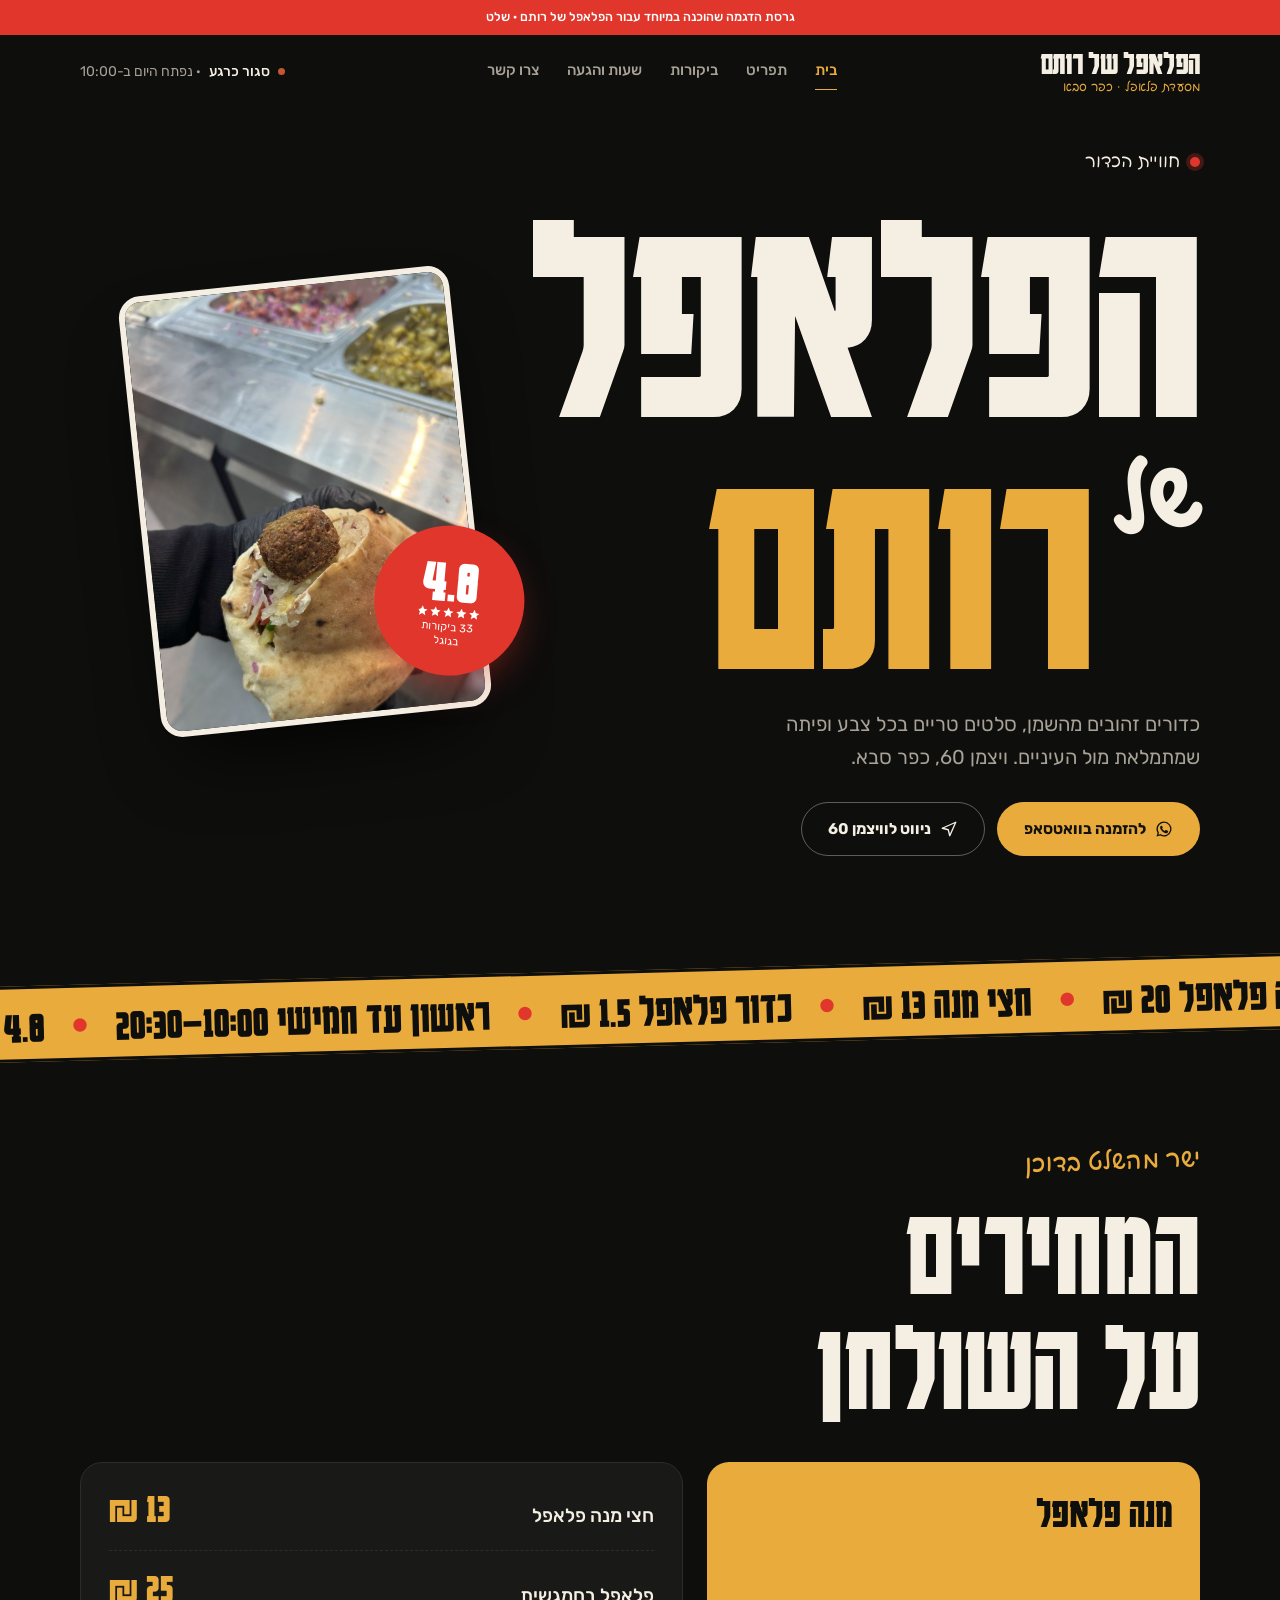
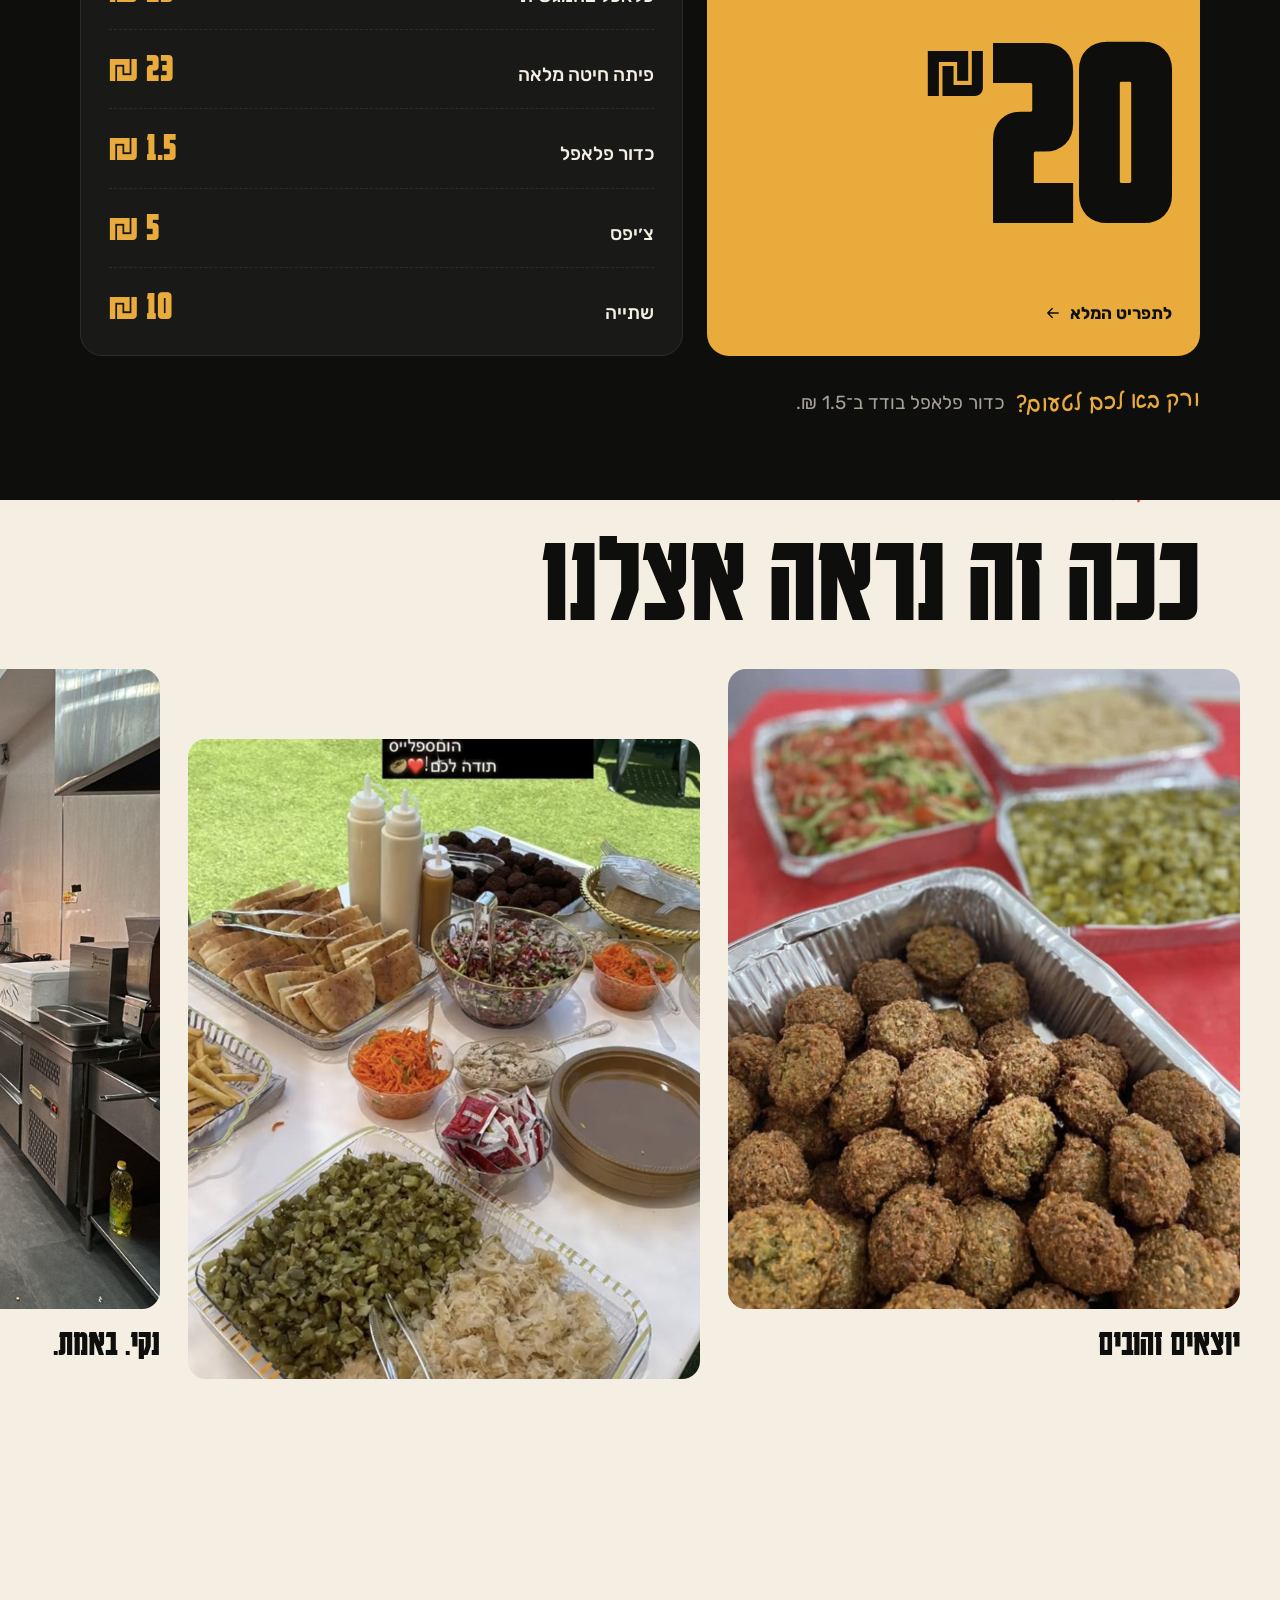
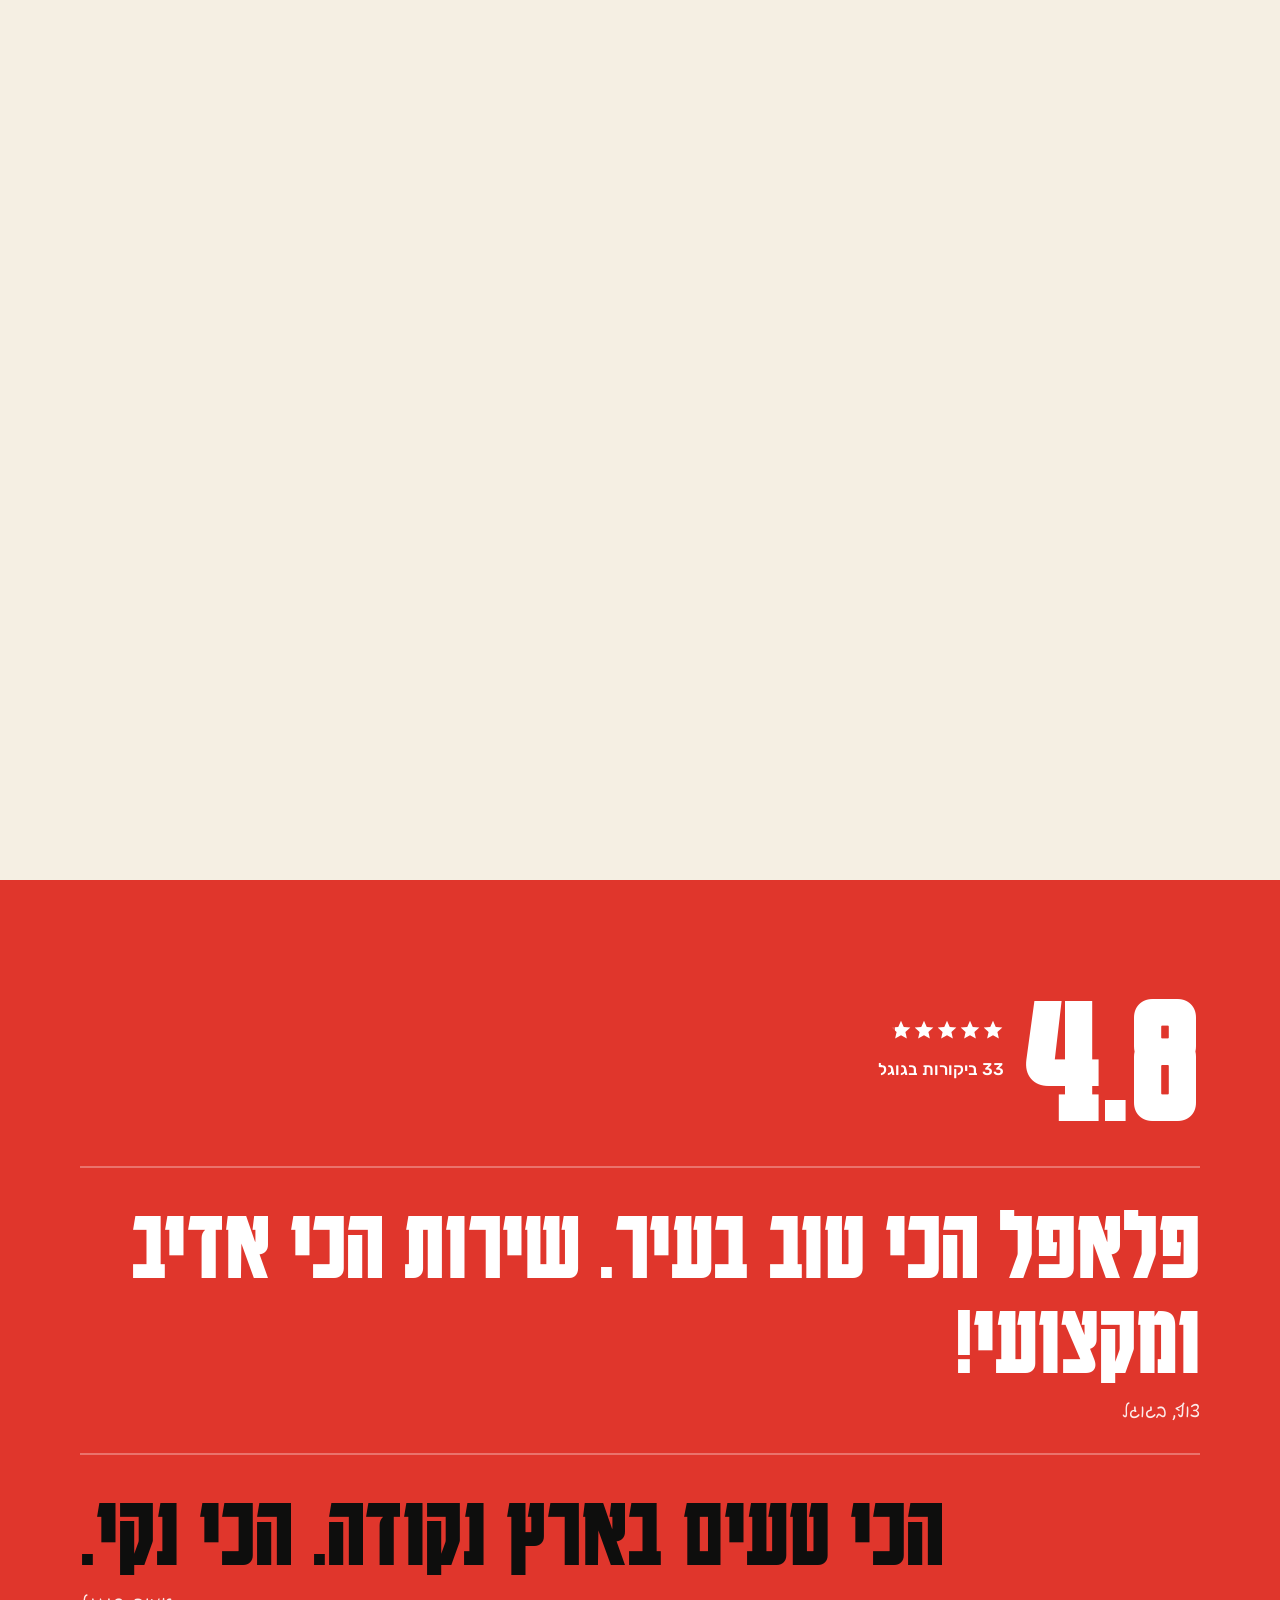
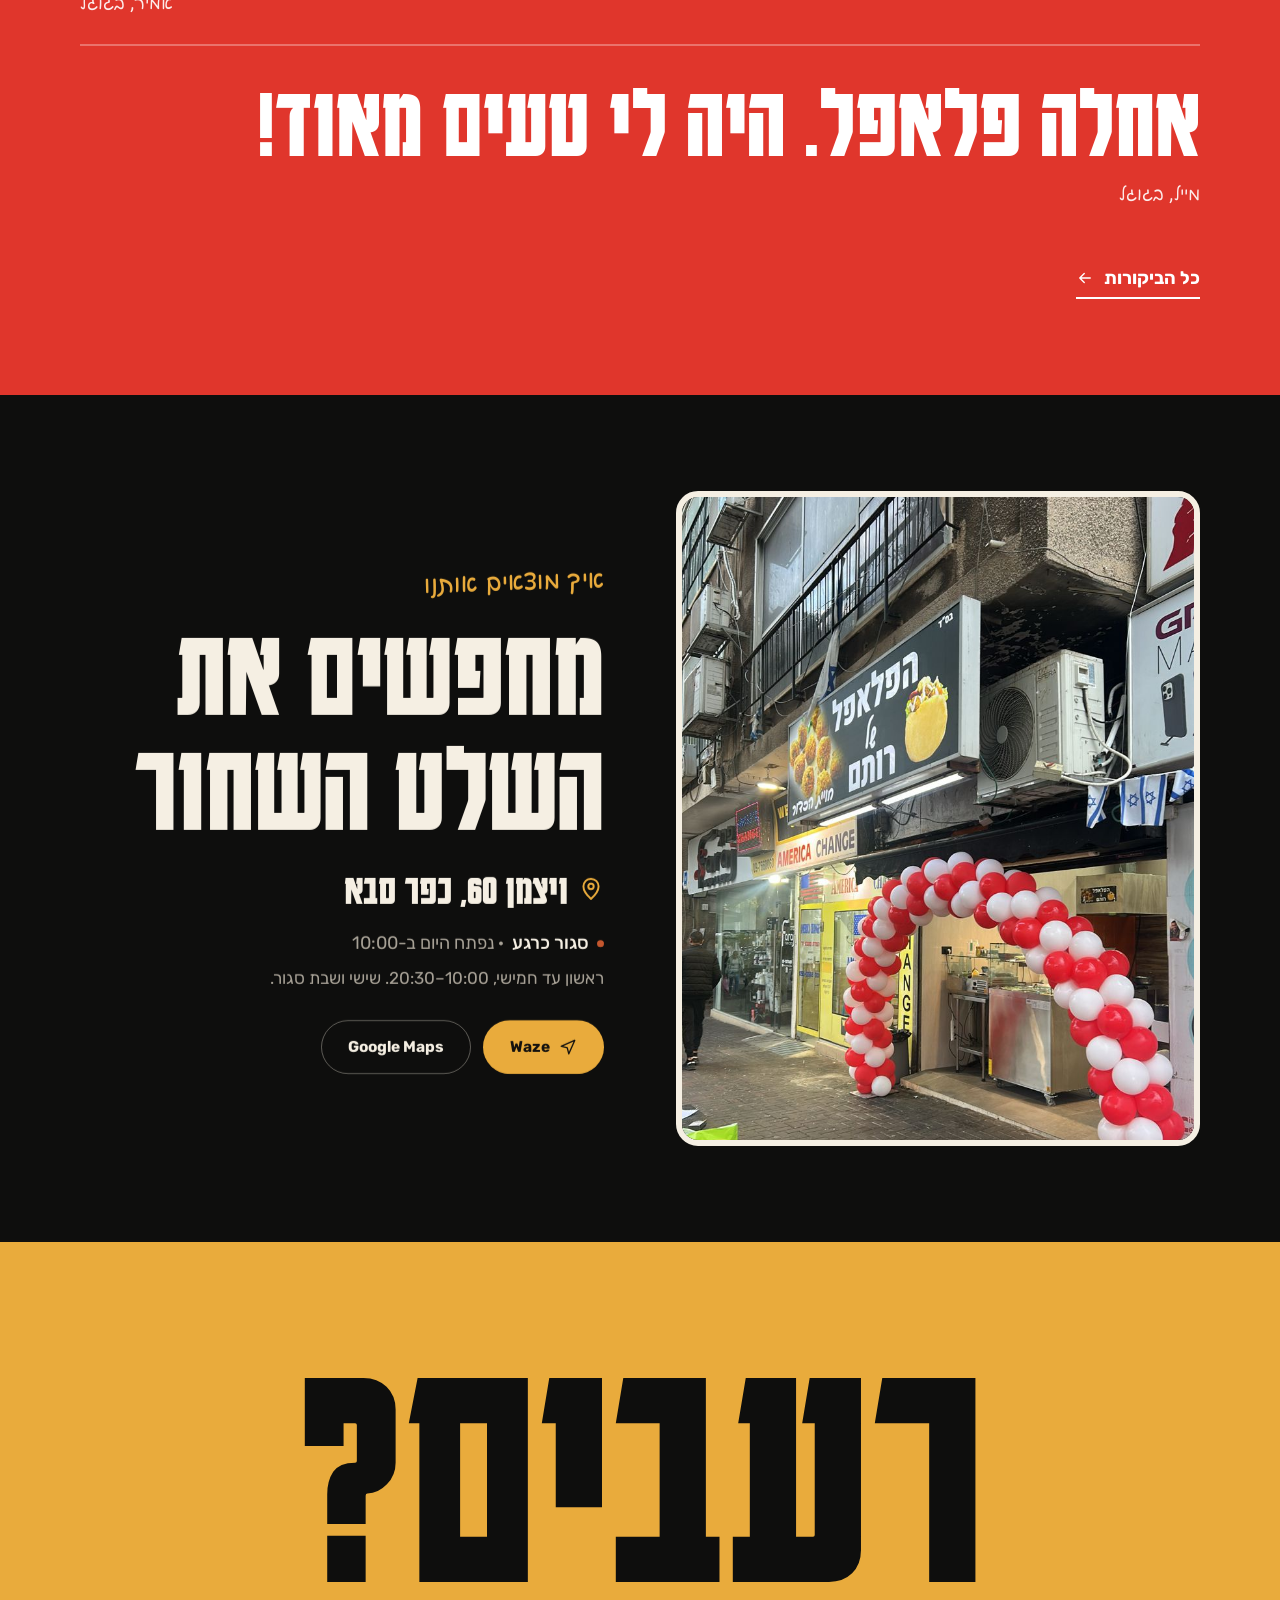
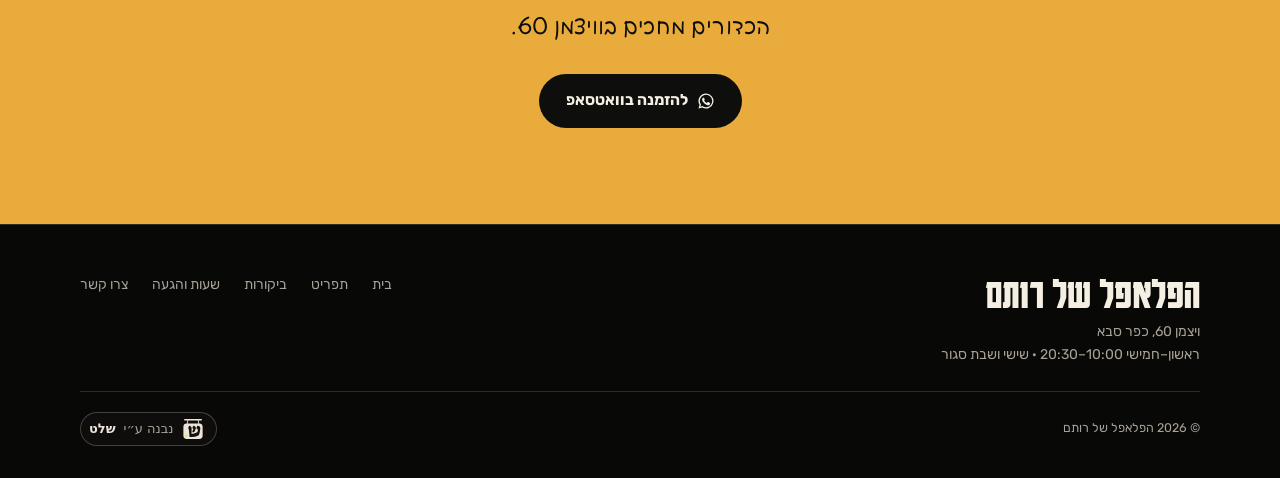
==== commit 4166dd20: "הפלאפל של רותם: באדג' שלט במקום Get Websited Co-Authored-By: Claude Opus 5.5 <noreply@anthropic.com>" ====
--- a/falafel-rotem/index.html
+++ b/falafel-rotem/index.html
@@ -15,7 +15,7 @@
     <link rel="preconnect" href="https://fonts.gstatic.com" crossorigin />
     <link href="https://fonts.googleapis.com/css2?family=Karantina:wght@400;700&family=Rubik:wght@400;500;700;900&family=Playpen+Sans+Hebrew:wght@500;700&display=swap" rel="stylesheet" />
     <script type="application/ld+json">{"@context":"https://schema.org","@type":"LocalBusiness","name":"הפלאפל של רותם","address":{"@type":"PostalAddress","streetAddress":"ויצמן 60","addressLocality":"כפר סבא","addressCountry":"IL"},"openingHoursSpecification":[{"@type":"OpeningHoursSpecification","dayOfWeek":"Sunday","opens":"10:00","closes":"20:30"},{"@type":"OpeningHoursSpecification","dayOfWeek":"Monday","opens":"10:00","closes":"20:30"},{"@type":"OpeningHoursSpecification","dayOfWeek":"Tuesday","opens":"10:00","closes":"20:30"},{"@type":"OpeningHoursSpecification","dayOfWeek":"Wednesday","opens":"10:00","closes":"20:30"},{"@type":"OpeningHoursSpecification","dayOfWeek":"Thursday","opens":"10:00","closes":"20:30"}],"geo":{"@type":"GeoCoordinates","latitude":32.1763889,"longitude":34.9029509},"aggregateRating":{"@type":"AggregateRating","ratingValue":"4.8","reviewCount":"33"},"telephone":"050-770-7590"}</script>
-    <script type="module" crossorigin src="./assets/index-CISxfMUX.js"></script>
+    <script type="module" crossorigin src="./assets/index-Dd43Xcje.js"></script>
     <link rel="stylesheet" crossorigin href="./assets/index-Bc1nOsfu.css">
   </head>
   <body>
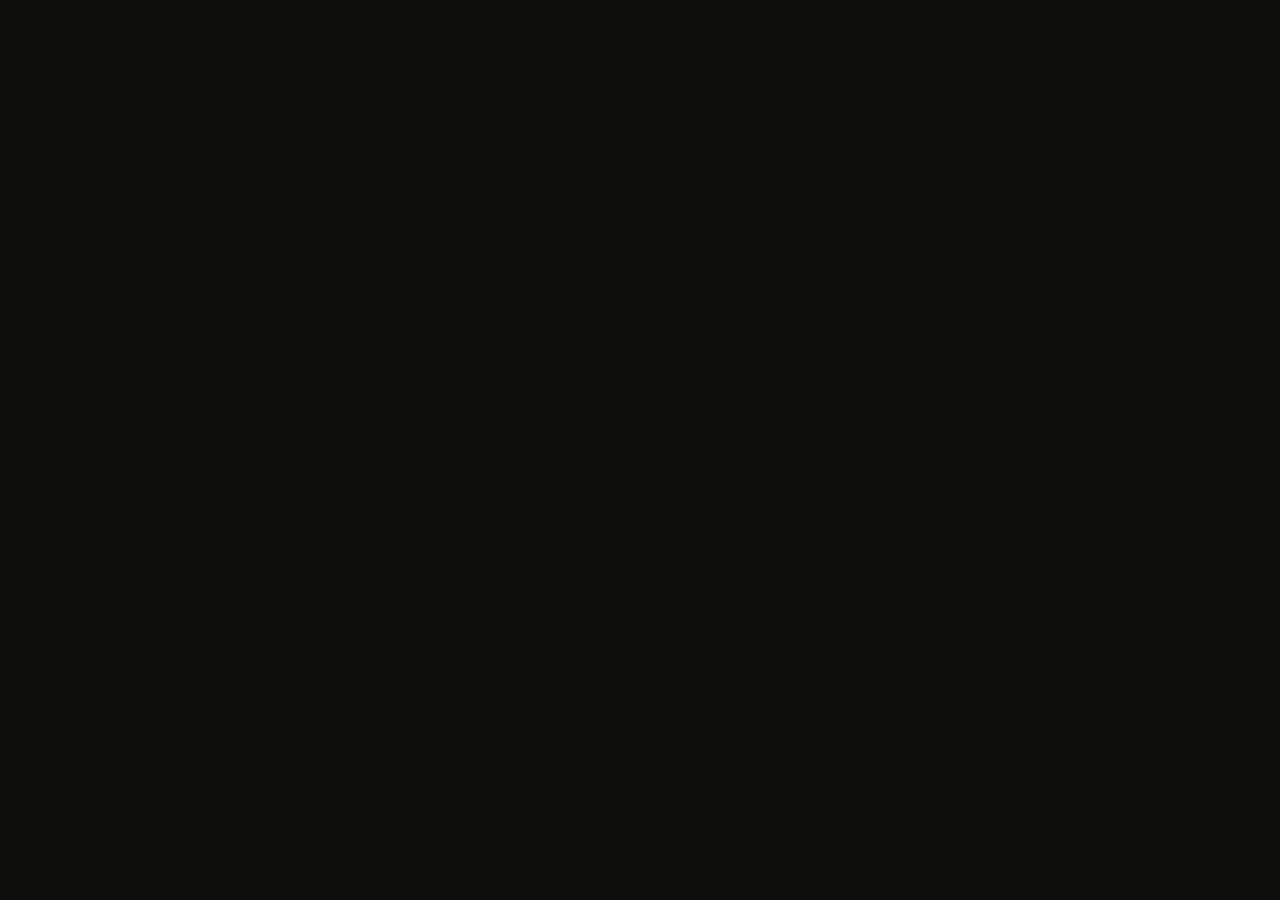
==== commit 47d00889: "הפלאפל של רותם: ביצועים (WebP, פונטים מקומיים, רינדור מראש, בלי תזוזות) Co-Authored-By: Claude Opus " ====
--- a/falafel-rotem/index.html
+++ b/falafel-rotem/index.html
@@ -11,14 +11,21 @@
     <meta property="og:description" content="פלאפל בוויצמן 60 בכפר סבא. 4.8 בגוגל מתוך 33 ביקורות. מנה פלאפל ב-20 ₪. פתוח ראשון עד חמישי 10:00–20:30." />
     <meta property="og:locale" content="he_IL" />
     <meta property="og:image" content="assets/photo-1.jpg" />
-    <link rel="preconnect" href="https://fonts.googleapis.com" />
-    <link rel="preconnect" href="https://fonts.gstatic.com" crossorigin />
-    <link href="https://fonts.googleapis.com/css2?family=Karantina:wght@400;700&family=Rubik:wght@400;500;700;900&family=Playpen+Sans+Hebrew:wght@500;700&display=swap" rel="stylesheet" />
+    <link rel="icon" href="data:," />
+    <style>html:root{--bg:#0e0e0d;--surface:#191917;--text:#f5efe3;--muted:#a7a196;--accent:#e9ab3c;--accent-text:#14120f;--line:#2d2c29;--font-display:'Karantina','Rubik',system-ui,sans-serif;--font-body:'Rubik',system-ui,-apple-system,'Segoe UI',Arial,sans-serif;--display-weight:700;--r:2px}</style>
+    <link rel="preload" href="./fonts/karantina-700-he.woff2" as="font" type="font/woff2" crossorigin />
+    <link rel="preload" href="./fonts/karantina-700-latin.woff2" as="font" type="font/woff2" crossorigin />
+    <link rel="preload" href="./fonts/rubik-he.woff2" as="font" type="font/woff2" crossorigin />
+    <link rel="preload" href="./fonts/rubik-latin.woff2" as="font" type="font/woff2" crossorigin />
+    <link rel="preload" href="./fonts/playpen-he.woff2" as="font" type="font/woff2" crossorigin />
+    <link rel="preload" href="./fonts/playpen-latin.woff2" as="font" type="font/woff2" crossorigin />
+    <style>@font-face{font-family:'Karantina';src:url(./fonts/karantina-700-he.woff2) format('woff2');font-weight:700;font-style:normal;font-display:block;unicode-range:U+0590-05FF, U+200C-2010, U+20AA, U+25CC, U+FB1D-FB4F}@font-face{font-family:'Karantina';src:url(./fonts/karantina-700-latin.woff2) format('woff2');font-weight:700;font-style:normal;font-display:block;unicode-range:U+0000-00FF, U+2013-2014, U+2018-201E, U+2022, U+2026, U+25CF, U+2605}@font-face{font-family:'Rubik';src:url(./fonts/rubik-he.woff2) format('woff2');font-weight:300 900;font-style:normal;font-display:optional;unicode-range:U+0590-05FF, U+200C-2010, U+20AA, U+25CC, U+FB1D-FB4F}@font-face{font-family:'Rubik';src:url(./fonts/rubik-latin.woff2) format('woff2');font-weight:300 900;font-style:normal;font-display:optional;unicode-range:U+0000-00FF, U+2013-2014, U+2018-201E, U+2022, U+2026, U+25CF, U+2605}@font-face{font-family:'Playpen Sans Hebrew';src:url(./fonts/playpen-he.woff2) format('woff2');font-weight:400 800;font-style:normal;font-display:optional;unicode-range:U+0020, U+0590-05FF, U+200C-2010, U+20AA, U+25CC, U+FB1D-FB4F}@font-face{font-family:'Playpen Sans Hebrew';src:url(./fonts/playpen-latin.woff2) format('woff2');font-weight:400 800;font-style:normal;font-display:optional;unicode-range:U+0021-0040, U+00B7, U+2013-2014}</style>
     <script type="application/ld+json">{"@context":"https://schema.org","@type":"LocalBusiness","name":"הפלאפל של רותם","address":{"@type":"PostalAddress","streetAddress":"ויצמן 60","addressLocality":"כפר סבא","addressCountry":"IL"},"openingHoursSpecification":[{"@type":"OpeningHoursSpecification","dayOfWeek":"Sunday","opens":"10:00","closes":"20:30"},{"@type":"OpeningHoursSpecification","dayOfWeek":"Monday","opens":"10:00","closes":"20:30"},{"@type":"OpeningHoursSpecification","dayOfWeek":"Tuesday","opens":"10:00","closes":"20:30"},{"@type":"OpeningHoursSpecification","dayOfWeek":"Wednesday","opens":"10:00","closes":"20:30"},{"@type":"OpeningHoursSpecification","dayOfWeek":"Thursday","opens":"10:00","closes":"20:30"}],"geo":{"@type":"GeoCoordinates","latitude":32.1763889,"longitude":34.9029509},"aggregateRating":{"@type":"AggregateRating","ratingValue":"4.8","reviewCount":"33"},"telephone":"050-770-7590"}</script>
-    <script type="module" crossorigin src="./assets/index-Dd43Xcje.js"></script>
-    <link rel="stylesheet" crossorigin href="./assets/index-Bc1nOsfu.css">
+    <script type="module" crossorigin src="./assets/index-Br2aeN_h.js"></script>
+    <style>:root{--bg:#f6f2ea;--surface:#fffdf8;--text:#1b1a17;--muted:#6b675e;--accent:#b4532a;--accent-text:#fff;--line:#e2dbcd;--font-display:"Rubik", system-ui, sans-serif;--font-body:"Heebo", system-ui, sans-serif;--display-weight:700;--r:14px;--ease:cubic-bezier(.2, .7, .2, 1);--bar-h:72px}*,:before,:after{box-sizing:border-box}html{-webkit-text-size-adjust:100%;scroll-behavior:smooth;overflow-x:clip}body{background:var(--bg);color:var(--text);font-family:var(--font-body);-webkit-font-smoothing:antialiased;padding-bottom:calc(var(--bar-h) + env(safe-area-inset-bottom));margin:0;font-size:17px;line-height:1.65;overflow-x:clip}@media (width>=900px){body{padding-bottom:0}}a{color:inherit;text-decoration:none}img{max-width:100%;height:auto;display:block}svg{flex:none}h1,h2,h3{font-family:var(--font-display);font-weight:var(--display-weight);letter-spacing:-.015em;text-wrap:balance;margin:0;line-height:1.05}p{margin:0}button,input,select,textarea{font:inherit;color:inherit}:focus-visible{outline:2px solid var(--accent);outline-offset:3px}::selection{background:var(--accent);color:var(--accent-text)}.sr-only{clip:rect(0 0 0 0);white-space:nowrap;width:1px;height:1px;position:absolute;overflow:hidden}.wrap{width:100%;max-width:1200px;margin:0 auto;padding:0 20px}@media (width>=720px){.wrap{padding:0 40px}}.narrow{max-width:860px}.muted{color:var(--muted)}.small{font-size:13px}.skip{top:-60px;z-index:300;background:var(--text);color:var(--bg);padding:8px 14px;position:absolute;inset-inline-start:12px}.skip:focus{top:12px}.demo-bar{text-align:center;background:var(--text);color:var(--bg);opacity:.92;padding:7px 16px;font-size:12.5px}.site-header{z-index:50;background:var(--bg);transition:box-shadow .25s;position:sticky;top:0}.header-row{justify-content:space-between;align-items:center;gap:20px;height:72px;display:flex}.wordmark{flex-direction:column;line-height:1.1;display:flex}.wordmark strong{font-family:var(--font-display);font-weight:var(--display-weight);letter-spacing:-.01em;font-size:21px}.wordmark small{color:var(--muted);margin-top:3px;font-size:12px}.desk-nav{gap:28px;font-size:15px;display:none}.desk-nav a{color:var(--muted);border-bottom:1.5px solid #0000;padding:6px 0;transition:color .2s,border-color .2s}.desk-nav a:hover{color:var(--text)}.header-end{align-items:center;gap:18px;font-size:14px;display:flex}@media (width>=900px){.desk-nav{display:flex}.menu-btn{display:none!important}}@media (width<=899px){.hide-sm{display:none}}.menu-btn{border:1px solid var(--line);border-radius:var(--r);cursor:pointer;background:0 0;place-items:center;width:44px;height:44px;display:grid}.burger{gap:6px;width:18px;display:grid}.burger i{height:1.5px;transition:transform .25s var(--ease);background:currentColor;display:block}[aria-expanded=true] .burger i:first-child{transform:translateY(3.75px)rotate(45deg)}[aria-expanded=true] .burger i:last-child{transform:translateY(-3.75px)rotate(-45deg)}.sheet{z-index:45;background:var(--bg);flex-direction:column;justify-content:space-between;padding:24px 20px;display:flex;position:fixed;inset:72px 0 0}.sheet[hidden]{display:none}.sheet nav{display:grid}.sheet nav a{font-family:var(--font-display);font-weight:var(--display-weight);border-bottom:1px solid var(--line);opacity:0;transition:opacity .35s var(--ease), transform .35s var(--ease);align-items:baseline;gap:14px;padding:12px 0;font-size:34px;display:flex;transform:translateY(8px)}.sheet.open nav a{opacity:1;transform:none}.sheet nav a span{font-family:var(--font-body);color:var(--muted);font-size:13px;font-weight:400}.sheet nav a[aria-current=page]{color:var(--accent)}.sheet-foot{padding-bottom:20px;font-size:15px}.status{white-space:nowrap;align-items:center;gap:8px;font-weight:500;display:inline-flex}.status-dot{background:#c4572e;border-radius:50%;width:7px;height:7px}.is-open .status-dot{background:#3f9a4a;box-shadow:0 0 0 3px #3f9a4a2e}.status-detail{color:var(--muted);font-weight:400}.btn{border-radius:var(--r);cursor:pointer;white-space:nowrap;border:1.5px solid #0000;justify-content:center;align-items:center;gap:9px;height:50px;padding:0 24px;font-size:15.5px;font-weight:500;transition:background-color .2s,color .2s,border-color .2s,transform .15s;display:inline-flex}.btn svg{width:18px;height:18px}.btn:active{transform:scale(.985)}.btn-solid{background:var(--accent);color:var(--accent-text)}.btn-solid:hover{filter:brightness(1.06)}.btn-line{border-color:var(--text);color:var(--text);background:0 0}.btn-line:hover{background:var(--text);color:var(--bg)}.btn.wide{width:100%}.btn-row{flex-wrap:wrap;gap:12px;display:flex}.btn-row.center{justify-content:center}.center-block{justify-content:center;margin-top:48px;display:flex}.toast{z-index:200;inset-inline:16px;bottom:calc(var(--bar-h) + 16px + env(safe-area-inset-bottom));border-radius:var(--r);background:var(--text);max-width:440px;color:var(--bg);animation:toast 6s var(--ease) forwards;margin:0 auto;padding:14px 18px;font-size:14px;line-height:1.5;position:fixed}@media (width>=900px){.toast{bottom:24px}}@keyframes toast{0%{opacity:0;transform:translateY(10px)}6%,90%{opacity:1;transform:none}to{opacity:0}}.hero{position:relative}.eyebrow{color:var(--muted);letter-spacing:.02em;margin-bottom:18px;font-size:14px}.hero h1{letter-spacing:-.03em;font-size:clamp(46px,11vw,104px);line-height:.95}.accent{color:var(--accent)}.word-mask{vertical-align:top;margin-bottom:-.08em;padding-bottom:.08em;display:inline-block;overflow:hidden}.word{will-change:transform;display:inline-block}.lead{color:var(--muted);max-width:40ch;margin-top:22px;font-size:clamp(17px,2.2vw,20px)}.hero .btn-row{margin-top:32px}@media (width<=560px){.hero .btn-row .btn{flex:100%}}.hero-type-only .hero-inner{padding:64px 20px 72px}@media (width>=900px){.hero-type-only .hero-inner{padding:120px 40px}.hero-type-only h1{font-size:clamp(80px,10vw,150px)}}.hero-photo-split .hero-inner{gap:28px;padding-top:28px;padding-bottom:48px;display:grid}.hero-figure{border-radius:var(--r);aspect-ratio:4/3;background:var(--surface);margin:0;overflow:hidden}.hero-figure img{object-fit:cover;width:100%;height:100%}@media (width>=900px){.hero-photo-split .hero-inner{grid-template-columns:1fr 1.05fr;align-items:center;gap:64px;padding-top:56px;padding-bottom:80px}.hero-figure{aspect-ratio:4/5}}.hero-photo-full{color:#fff;align-items:flex-end;min-height:min(88svh,820px);display:flex}.hero-photo-full .hero-media{position:absolute;inset:0;overflow:hidden}.hero-photo-full .hero-media img{object-fit:cover;width:100%;height:100%}.hero-photo-full .hero-media:after{content:"";background:linear-gradient(#0000001a 0%,#00000059 55%,#000000c7 100%);position:absolute;inset:0}.hero-photo-full .hero-inner{padding-top:120px;padding-bottom:48px;position:relative}.hero-photo-full .eyebrow,.hero-photo-full .lead{color:#ffffffd1}.hero-photo-full .accent{color:#fff;opacity:.9;font-style:normal}.hero-photo-full .btn-line{color:#fff;border-color:#fffc}.hero-photo-full .btn-line:hover{color:#111;background:#fff}@media (width>=900px){.hero-photo-full .hero-inner{padding-bottom:80px}}.facts{border-top:1px solid var(--line);border-bottom:1px solid var(--line);grid-template-columns:1fr;display:grid}.fact{border-bottom:1px solid var(--line);gap:4px;padding:20px 0;transition:background-color .2s;display:grid}.fact:last-child{border-bottom:0}.fact-k{color:var(--muted);letter-spacing:.04em;font-size:12.5px}.fact-v{align-items:center;gap:10px;font-size:18px;font-weight:500;display:inline-flex}.fact-v b{font-family:var(--font-display);font-size:26px;font-weight:var(--display-weight)}.fact-v svg{width:17px;height:17px}.fact-s{color:var(--muted);font-size:14px}.stars{color:var(--accent);gap:1px;display:inline-flex}@media (width>=760px){.facts{grid-template-columns:repeat(3,1fr)}.fact{border-bottom:0;border-inline-start:1px solid var(--line);padding:26px 28px}.fact:first-child{border-inline-start:0;padding-inline-start:0}}.section{padding:72px 0}@media (width>=900px){.section{padding:112px 0}}.page-top{padding-top:48px}@media (width>=900px){.page-top{padding-top:80px}}.label{color:var(--muted);letter-spacing:.06em;align-items:baseline;gap:12px;margin-bottom:18px;font-size:13px;display:flex}.label-n{font-family:var(--font-display);color:var(--accent);font-weight:var(--display-weight)}.page-head{margin-bottom:48px}.page-head h1{letter-spacing:-.03em;font-size:clamp(48px,10vw,96px)}.body-lg{max-width:56ch;color:var(--muted);margin-top:20px;font-size:19px}.quote-section{padding-bottom:0}.big-quote{text-align:center;margin:0 auto}.big-quote blockquote{font-family:var(--font-display);font-weight:var(--display-weight);letter-spacing:-.03em;margin:0;font-size:clamp(44px,10vw,120px);line-height:1}.big-quote figcaption{color:var(--muted);margin-top:20px;font-size:15px}.big-quote.left{text-align:start}.split{gap:32px;display:grid}@media (width>=900px){.split{grid-template-columns:.9fr 1.1fr;gap:80px}.split-head{align-self:start;position:sticky;top:110px}}.highlights{margin:0;padding:0;list-style:none}.highlights .num{font-family:var(--font-display);font-weight:var(--display-weight);color:var(--accent);font-size:18px}.highlights h3{font-size:clamp(24px,3.4vw,32px)}.highlights p{color:var(--muted);margin-top:8px}.hl-numbered{border-top:1px solid var(--line)}.hl-numbered li{border-bottom:1px solid var(--line);grid-template-columns:56px 1fr;gap:12px;padding:28px 0;display:grid}.hl-numbered .num{padding-top:4px}.stacked .split-head{max-width:720px;margin-bottom:40px}.hl-columns{gap:36px;display:grid}.hl-columns li{border-top:2px solid var(--text);padding-top:22px}.hl-columns .num{margin-bottom:18px;display:block}@media (width>=760px){.hl-columns{grid-template-columns:repeat(3,1fr);gap:40px}}.hl-statement li{border-bottom:1px solid var(--line);flex-wrap:wrap;align-items:baseline;gap:6px 20px;padding:18px 0;display:flex}.hl-statement .num{display:none}.hl-statement h3{letter-spacing:-.025em;font-size:clamp(36px,7vw,76px)}.hl-statement li:nth-child(2) h3{color:var(--accent)}.hl-statement p{max-width:34ch;margin:0}.row-head{margin-bottom:8px}.gallery{grid-template-columns:1fr 1fr;gap:10px;display:grid}.gallery figure{border-radius:var(--r);background:var(--surface);aspect-ratio:1;margin:0;overflow:hidden}.gallery img{object-fit:cover;width:100%;height:100%;transition:transform .8s var(--ease)}.gallery figure:hover img{transform:scale(1.03)}.gallery.g-1{grid-template-columns:1fr}.gallery.g-1 figure{aspect-ratio:16/9}.gallery.g-3 figure:first-child,.gallery.g-5 figure:first-child{aspect-ratio:16/9;grid-column:span 2}@media (width>=900px){.gallery{grid-template-columns:repeat(4,1fr);gap:14px}.gallery.g-2{grid-template-columns:1fr 1fr}.gallery.g-2 figure{aspect-ratio:4/3}.gallery.g-3{grid-template-rows:1fr 1fr;grid-template-columns:2fr 1fr}.gallery.g-3 figure:first-child{aspect-ratio:auto;grid-area:span 2}.gallery.g-3 figure{aspect-ratio:4/3}.gallery.g-4 figure:first-child,.gallery.g-5 figure:first-child{aspect-ratio:auto;grid-area:span 2/span 2}}.about{gap:32px;display:grid}@media (width>=900px){.about.has-img{grid-template-columns:1fr 1fr;align-items:center;gap:80px}}.about-img{border-radius:var(--r);aspect-ratio:4/5;margin:0;overflow:hidden}.about-img img{object-fit:cover;width:100%;height:100%}.teaser{border-top:1px solid var(--text);border-bottom:1px solid var(--line);justify-content:space-between;align-items:center;gap:24px;padding:36px 0;display:flex}.teaser .muted{max-width:52ch;margin-top:12px}.teaser-arrow{border:1px solid var(--line);width:64px;height:64px;transition:background-color .25s, color .25s, transform .25s var(--ease);border-radius:50%;flex:none;place-items:center;display:grid}.teaser-arrow svg{width:22px;height:22px}.teaser:hover .teaser-arrow{background:var(--accent);color:var(--accent-text);border-color:var(--accent);transform:translate(-4px)}.cta-section{background:var(--surface);border-top:1px solid var(--line)}.cta{text-align:center;flex-direction:column;align-items:center;display:flex}.cta h2{max-width:16ch;font-size:clamp(36px,7vw,72px)}.cta .lead{margin:18px auto 32px}.menu-group{margin-bottom:48px}.menu-group h2{border-bottom:1px solid var(--text);margin-bottom:8px;padding-bottom:12px;font-size:26px}.menu-group ul{margin:0;padding:0;list-style:none}.menu-group li{border-bottom:1px solid var(--line);padding:16px 0}.mi-line{align-items:baseline;gap:10px;font-size:18px;font-weight:500;display:flex}.mi-dots{border-bottom:1px dotted var(--muted);opacity:.5;flex:1;transform:translateY(-4px)}.mi-price{font-family:var(--font-display)}.ph{border:1.5px dashed var(--muted);border-radius:var(--r);background:var(--surface);padding:26px}.ph-body{color:var(--muted);max-width:56ch}.ph-tag{letter-spacing:.04em;color:var(--accent-text);background:var(--accent);border-radius:4px;margin-bottom:12px;padding:2px 8px;font-size:11.5px;font-weight:700;display:inline-block}.ph-inline{font-family:var(--font-body);color:var(--accent);border:1.5px dashed var(--accent);vertical-align:middle;letter-spacing:0;border-radius:6px;margin-inline-start:10px;padding:1px 8px;font-size:12.5px;font-weight:500;display:inline-block}.ph-rows{margin-top:20px}.ph-row{border-bottom:1px solid var(--line);align-items:center;gap:12px;padding:14px 0;display:flex}.ph-row span{background:var(--line);border-radius:6px;width:34%;height:11px}.ph-row i{border-bottom:1px dotted var(--line);flex:1}.ph-row b{background:var(--line);border-radius:6px;width:48px;height:11px}.reviews-top{align-items:center;gap:40px;margin-bottom:56px;display:grid}@media (width>=900px){.reviews-top{grid-template-columns:.7fr 1.3fr;gap:80px}}.score{flex-direction:column;gap:10px;padding-inline-end:40px;display:flex}@media (width>=900px){.score{border-inline-end:1px solid var(--line)}}.score-v{font-family:var(--font-display);font-weight:var(--display-weight);letter-spacing:-.04em;font-size:clamp(96px,16vw,160px);line-height:.85}.score .stars svg{width:22px;height:22px}.review-list{border-top:1px solid var(--line);gap:0;margin:0;padding:0;list-style:none;display:grid}.review-list li{border-bottom:1px solid var(--line);padding:26px 0}.review-list p{margin-bottom:6px;font-size:20px}.tags{flex-wrap:wrap;gap:10px;display:flex}.tags span{border:1px solid var(--line);border-radius:999px;padding:10px 18px;font-size:15px}.visit{gap:48px;display:grid}@media (width>=900px){.visit{grid-template-columns:.8fr 1.2fr;gap:80px}}.status-lg{margin-bottom:20px;font-size:22px}.hours{border-collapse:collapse;width:100%;font-size:16px}.hours th,.hours td{border-bottom:1px solid var(--line);text-align:start;padding:14px 0;font-weight:400}.hours td{text-align:end;font-variant-numeric:tabular-nums}.hours tr.today th,.hours tr.today td{font-weight:600}.hours th em{color:var(--accent-text);background:var(--accent);vertical-align:2px;border-radius:4px;margin-inline-start:8px;padding:1px 6px;font-size:11px;font-style:normal;font-weight:700}.hours td.off{color:var(--muted)}.addr{margin-bottom:20px;font-size:clamp(26px,4vw,36px)}.map{aspect-ratio:16/10;border-radius:var(--r);border:1px solid var(--line);background:var(--surface);margin-bottom:18px;overflow:hidden}.map iframe{border:0;width:100%;height:100%;display:block}.contact{gap:40px;display:grid}@media (width>=900px){.contact{grid-template-columns:1.3fr .7fr;gap:80px}}.form{gap:20px;display:grid}.field{gap:8px;display:grid}.field label{font-size:14px;font-weight:500}.field-row{gap:20px;display:grid}@media (width>=600px){.field-row{grid-template-columns:1fr 1fr}}input,select,textarea{background:var(--surface);border:1px solid var(--line);border-radius:var(--r);width:100%;padding:13px 14px;font-size:16px;transition:border-color .2s}textarea{resize:vertical;min-height:120px}select{appearance:none;background-image:linear-gradient(45deg,#0000 50%,currentColor 50%),linear-gradient(135deg,currentColor 50%,#0000 50%);background-position:18px,13px;background-repeat:no-repeat;background-size:5px 5px;padding-left:36px}input:focus,select:focus,textarea:focus{border-color:var(--text);outline:none}[aria-invalid=true]{border-color:#c4572e}.field-err{color:#c4572e;font-size:13px}.preview{border-radius:var(--r);background:var(--surface);border:1px solid var(--line);gap:10px;padding:18px;display:grid}.bubble{white-space:pre-line;color:#111b21;background:#d9fdd3;border-radius:14px 14px 4px;width:fit-content;max-width:92%;margin-inline-start:auto;padding:10px 14px;font-size:15px}.note{color:var(--accent);font-size:14px}.contact-side{border-top:1px solid var(--line);align-content:start;gap:0;display:grid}.contact-side>div{border-bottom:1px solid var(--line);gap:8px;padding:20px 0;display:grid}.site-footer{border-top:1px solid var(--line);color:var(--muted);padding:48px 0 32px;font-size:14px}.footer-grid{gap:24px;display:grid}@media (width>=900px){.footer-grid{grid-template-columns:1fr auto}}.footer-name{font-family:var(--font-display);font-weight:var(--display-weight);color:var(--text);margin-bottom:8px;font-size:24px;display:block}.footer-nav{flex-wrap:wrap;gap:8px 24px;display:flex}.footer-nav a:hover{color:var(--text)}.credit{border-top:1px solid var(--line);flex-wrap:wrap;grid-column:1/-1;justify-content:space-between;align-items:center;gap:12px;padding-top:20px;font-size:12.5px;display:flex}.action-bar{z-index:40;inset-inline:0;padding:10px 12px calc(10px + env(safe-area-inset-bottom));background:var(--bg);border-top:1px solid var(--line);grid-template-columns:1.4fr 1fr;gap:8px;display:grid;position:fixed;bottom:0}.action-bar .btn{width:100%;height:50px;padding:0 12px}@media (width>=900px){.action-bar{display:none}}.reveal,.reveal.stagger>*{opacity:0}@media (prefers-reduced-motion:reduce){html{scroll-behavior:auto}*,:before,:after{transition:none!important;animation:none!important}.reveal,.reveal.stagger>*{opacity:1!important;transform:none!important}}.big-quote blockquote:before{content:"״";color:var(--accent);margin-bottom:.15em;font-size:.6em;line-height:.5;display:block}.review-list p:before{content:"״";color:var(--accent);margin-inline-end:4px}:root{--red:#c42a20;--cream:#f5efe3;--ink:#0e0e0d;--hand:"Playpen Sans Hebrew", var(--font-body)}body{font-size:17px}h1,h2,h3{letter-spacing:0;line-height:.9}h2{font-size:clamp(56px,11vw,128px)}.fr-hand{font-family:var(--hand);color:var(--accent);margin-bottom:10px;font-size:clamp(18px,2.4vw,24px);font-weight:500;display:inline-block;transform:rotate(-2deg)}.btn{border-radius:999px;height:54px;padding:0 26px;font-weight:700}.btn-line{border-color:#f5efe359}.btn-line:hover{background:var(--cream);color:var(--ink);border-color:var(--cream)}.btn-solid:hover{filter:none;background:var(--cream);color:var(--ink)}.demo-bar{background:var(--red);color:#fff;opacity:1;font-weight:500}.site-header{-webkit-backdrop-filter:blur(10px);background:#0e0e0ddb}.site-header.scrolled{box-shadow:0 1px 0 var(--line)}.wordmark strong{font-size:34px;line-height:.9}.wordmark small{font-family:var(--hand);color:var(--accent);font-size:12.5px}.desk-nav a{color:var(--muted);font-weight:500}.desk-nav a[aria-current=page]{color:var(--accent);border-bottom-color:var(--accent)}.sheet nav a{font-size:56px;line-height:1}.fr-hero{padding:28px 0 56px;position:relative;overflow:hidden}.fr-hero-grid{align-items:center;gap:40px;display:grid}@media (width>=900px){.fr-hero{padding:40px 0 90px}.fr-hero-grid{grid-template-columns:minmax(0,1.15fr) minmax(0,.85fr);gap:56px}}.fr-kicker{font-family:var(--hand);color:var(--cream);align-items:center;gap:10px;margin-bottom:6px;font-size:18px;display:inline-flex}.fr-dot{background:var(--red);border-radius:50%;width:10px;height:10px;box-shadow:0 0 0 4px #c42a204d}.fr-title{letter-spacing:-.01em;flex-direction:column;margin:0;font-size:clamp(132px,38vw,300px);line-height:.78;display:flex;position:relative}@media (width>=900px){.fr-title{font-size:clamp(150px,17vw,262px)}}.fr-mask{padding:.04em 0 .02em;display:block;overflow:hidden}.fr-mask>span{display:block}.fr-l2{color:var(--accent)}.fr-line2{align-items:flex-start;gap:.06em;display:flex}.fr-script{font-family:var(--hand);color:var(--cream);transform-origin:50%;margin-top:.25em;font-size:.3em;font-weight:700;line-height:1;display:block}.fr-lead{color:var(--muted);max-width:38ch;margin-top:22px;font-size:clamp(17px,2vw,20px)}.fr-cta{flex-wrap:wrap;gap:12px;margin-top:28px;display:flex}.fr-cta.center{justify-content:center}@media (width<=560px){.fr-hero .fr-cta .btn{flex:100%}}.fr-hero-photo{width:min(100%,460px);margin:0 auto;position:relative}.fr-hero-photo-in{aspect-ratio:3/4;border:6px solid var(--cream);border-radius:22px;overflow:hidden;box-shadow:0 40px 80px -30px #000000e6}.fr-hero-photo-in img{object-fit:cover;width:100%;height:118%}.fr-badge{inset-inline-end:-10px;background:var(--red);color:#fff;text-align:center;border-radius:50%;place-content:center;justify-items:center;gap:2px;width:128px;height:128px;display:grid;position:absolute;bottom:-22px;box-shadow:0 16px 40px -12px #e0362c99}.fr-badge b{font-family:var(--font-display);font-size:54px;line-height:.8}.fr-badge .stars{color:#fff}.fr-badge .stars svg{width:12px;height:12px}.fr-badge small{max-width:9ch;font-size:12px;font-weight:500;line-height:1.2}@media (width>=900px){.fr-badge{inset-inline:-48px auto;width:150px;height:150px;bottom:40px}.fr-badge b{font-size:64px}}.fr-ticker{background:var(--accent);color:var(--ink);border-block:3px solid var(--ink);z-index:3;height:clamp(60px,7vw,76px);margin:24px -40px 0;position:relative;overflow:hidden;transform:rotate(-1.5deg)}.fr-tick-track{width:max-content;display:flex}.fr-tick-row{flex:none;display:flex}.fr-tick-row span{padding:14px 0 10px;font-family:var(--font-display);white-space:nowrap;align-items:center;gap:28px;padding-inline-end:28px;font-size:clamp(30px,4.6vw,46px);font-weight:700;line-height:1;display:inline-flex}.fr-tick-row i{color:var(--red);font-size:.38em;font-style:normal}.fr-board-sec{padding:96px 0 80px}.fr-sec-head{margin-bottom:40px}.fr-board{gap:16px;display:grid}@media (width>=900px){.fr-board{grid-template-columns:.9fr 1.1fr;gap:24px}}.fr-board-hero{background:var(--accent);min-height:340px;color:var(--ink);transition:transform .35s var(--ease);border-radius:22px;flex-direction:column;justify-content:space-between;padding:28px;display:flex;position:relative;overflow:hidden}.fr-board-hero:hover{transform:translateY(-4px)rotate(-.5deg)}.fr-board-k{font-family:var(--font-display);font-size:44px;font-weight:700;line-height:1}.fr-board-big{font-family:var(--font-display);letter-spacing:-.02em;align-items:flex-start;gap:8px;font-size:clamp(190px,34vw,300px);font-weight:700;line-height:.72;display:flex}.fr-board-big small{margin-top:.12em;font-size:.3em;line-height:1}.fr-board-more{align-items:center;gap:8px;font-weight:700;display:inline-flex}.fr-board-more svg{width:18px;height:18px}.fr-board-list{background:var(--surface);border:1px solid var(--line);border-radius:22px;margin:0;padding:8px 28px;list-style:none}.fr-board-list li{border-bottom:1px dashed var(--line);justify-content:space-between;align-items:baseline;gap:16px;padding:18px 0;display:flex}.fr-board-list li:last-child{border-bottom:0}.fr-board-list span{font-size:19px;font-weight:500}.fr-board-list b{font-family:var(--font-display);color:var(--accent);white-space:nowrap;font-size:44px;font-weight:700;line-height:.8}.fr-ball-note{color:var(--muted);margin-top:28px;font-size:19px}.fr-ball-note .fr-hand{margin:0 0 0 6px;font-size:22px}.fr-reel{background:var(--cream);color:var(--ink);position:relative}.fr-reel .fr-hand{color:var(--red)}.fr-reel-head{margin-bottom:36px;padding-top:80px}.fr-reel-track{scroll-snap-type:x mandatory;scrollbar-width:none;gap:18px;padding:0 20px 80px;display:flex;overflow-x:auto}@media (width<=899px){.fr-reel-track{transform:none!important}}.fr-reel-track::-webkit-scrollbar{display:none}.fr-shot{scroll-snap-align:center;flex:none;width:76vw;max-width:360px;margin:0}.fr-shot img{aspect-ratio:3/4;object-fit:cover;border-radius:18px;width:100%}.fr-shot figcaption{font-family:var(--font-display);margin-top:14px;font-size:38px;font-weight:700;line-height:1}.fr-shot:nth-child(2n){margin-top:48px}@media (width>=900px){.fr-reel{height:220vh}.fr-reel-stick{flex-direction:column;justify-content:center;height:100vh;display:flex;position:sticky;top:0;overflow:hidden}.fr-reel-head{padding-top:0}.fr-reel-track{gap:28px;padding:0 40px;overflow:visible}.fr-shot{width:40vw;max-width:560px}.fr-shot img{aspect-ratio:4/5}.fr-shot:nth-child(2n){margin-top:70px}}.fr-voices{background:var(--red);color:#fff;padding:96px 0}.fr-voices-top{align-items:center;gap:20px;margin-bottom:40px;display:flex}.fr-score{font-family:var(--font-display);font-size:clamp(120px,20vw,200px);font-weight:700;line-height:.75}.fr-voices .stars{color:#fff}.fr-voices .stars svg{width:22px;height:22px}.fr-voices-top p{margin-top:6px;font-weight:500}.fr-quotes{margin:0;padding:0;list-style:none}.fr-quotes li{border-top:2px solid #ffffff4d;padding:26px 0}.fr-quotes li:nth-child(2){text-align:end}.fr-quotes blockquote{font-family:var(--font-display);margin:0;font-size:clamp(48px,8.4vw,104px);font-weight:700;line-height:.92}.fr-quotes li:nth-child(2) blockquote{color:var(--ink)}.fr-quotes cite{font-style:normal;font-family:var(--hand);margin-top:12px;font-size:18px;display:block}.fr-link{border-bottom:2px solid;align-items:center;gap:10px;margin-top:28px;padding-bottom:4px;font-size:18px;font-weight:700;display:inline-flex}.fr-link svg{width:18px;height:18px}.fr-find{padding:96px 0}.fr-find-grid{align-items:center;gap:40px;display:grid}@media (width>=900px){.fr-find-grid{grid-template-columns:1fr 1fr;gap:72px}}.fr-find-photo{aspect-ratio:4/5;border:6px solid var(--cream);border-radius:22px;margin:0;overflow:hidden;transform:rotate(2deg)}.fr-find-photo img{object-fit:cover;object-position:50% 20%;width:100%;height:100%}.fr-find-addr{font-family:var(--font-display);align-items:center;gap:10px;margin-top:24px;font-size:44px;font-weight:700;line-height:1;display:flex}.fr-find-addr svg{width:26px;height:26px;color:var(--accent)}.fr-find-status{margin:16px 0 6px;font-size:18px}.fr-hungry{background:var(--accent);color:var(--ink);text-align:center;padding:88px 0 96px}.fr-hungry h2{font-size:clamp(150px,34vw,340px);line-height:.78}.fr-hungry p{font-family:var(--hand);margin-top:14px;font-size:22px}.fr-hungry .btn-solid{background:var(--ink);color:var(--cream)}.fr-hungry .btn-solid:hover{background:var(--red);color:#fff}.page-head h1{font-size:clamp(96px,20vw,200px);line-height:.8}.label{font-family:var(--hand);color:var(--accent);letter-spacing:0;font-size:16px}.menu-group h2{border-bottom:3px solid var(--accent);color:var(--accent);font-size:56px}.mi-line{font-size:21px}.mi-price{color:var(--accent);font-size:40px;font-weight:700;line-height:.8}.score-v{color:var(--accent)}.review-list p{font-family:var(--font-display);font-size:clamp(36px,5vw,56px);font-weight:700;line-height:.95}.addr{font-size:clamp(44px,6vw,64px)}.site-footer{background:#080807}.footer-name{font-size:44px;line-height:.9}.action-bar{-webkit-backdrop-filter:blur(10px);backdrop-filter:blur(10px);background:#0e0e0df0}
+</style>
   </head>
   <body>
-    <div id="root"></div>
+    <div id="root"><link rel="preload" as="image" imageSrcSet="./assets/photo-1-480.webp 480w, ./assets/photo-1-800.webp 800w, ./assets/photo-1-1050.webp 1050w" imageSizes="(min-width: 900px) 460px, 92vw" fetchPriority="high"/><a class="skip" href="#main">דילוג לתוכן</a><div class="demo-bar">גרסת הדגמה שהוכנה במיוחד עבור הפלאפל של רותם · שלט</div><header class="site-header "><div class="wrap header-row"><a class="wordmark" href="#home"><strong>הפלאפל של רותם</strong><small>מסעדת פלאפל<!-- --> · <!-- -->כפר סבא</small></a><nav class="desk-nav" aria-label="ניווט ראשי"><a href="#home" aria-current="page">בית</a><a href="#offerings">תפריט</a><a href="#reviews">ביקורות</a><a href="#visit">שעות והגעה</a><a href="#contact">צרו קשר</a></nav><div class="header-end"><span class="hide-sm"></span><button class="menu-btn" type="button" aria-expanded="false" aria-controls="mobile-nav"><span class="sr-only">פתיחת תפריט</span><span class="burger" aria-hidden="true"><i></i><i></i></span></button></div></div></header><div id="mobile-nav" class="sheet " hidden=""><nav aria-label="תפריט"><a href="#home" aria-current="page" style="transition-delay:0ms"><span>01</span>בית</a><a href="#offerings" style="transition-delay:40ms"><span>02</span>תפריט</a><a href="#reviews" style="transition-delay:80ms"><span>03</span>ביקורות</a><a href="#visit" style="transition-delay:120ms"><span>04</span>שעות והגעה</a><a href="#contact" style="transition-delay:160ms"><span>05</span>צרו קשר</a></nav><div class="sheet-foot"></div></div><main id="main" style="opacity:1"><!--$--><section class="fr-hero"><div class="wrap fr-hero-grid"><div class="fr-hero-type" style="transform:none"><p class="fr-kicker" style="opacity:1;transform:none"><span class="fr-dot"></span> <!-- -->חוויית הכדור</p><h1 class="fr-title" aria-label="הפלאפל של רותם"><span class="fr-mask"><span class="fr-l1" style="transform:none">הפלאפל</span></span><span class="fr-line2"><span class="fr-script" style="opacity:1;transform:rotate(-8deg)">של</span><span class="fr-mask"><span class="fr-l2" style="transform:none">רותם</span></span></span></h1><p class="fr-lead" style="opacity:1;transform:none">כדורים זהובים מהשמן, סלטים טריים בכל צבע ופיתה שמתמלאת מול העיניים. ויצמן 60, כפר סבא.</p><div class="fr-cta" style="opacity:1;transform:none"><a class="btn btn-solid " href="https://wa.me/972507707590?text=%D7%94%D7%99%D7%99%2C%20%D7%94%D7%92%D7%A2%D7%AA%D7%99%20%D7%9E%D7%94%D7%90%D7%AA%D7%A8%20%D7%A9%D7%9C%20%D7%94%D7%A4%D7%9C%D7%90%D7%A4%D7%9C%20%D7%A9%D7%9C%20%D7%A8%D7%95%D7%AA%D7%9D%20%F0%9F%99%82" target="_blank" rel="noopener"><svg viewBox="0 0 24 24" fill="currentColor" aria-hidden="true"><path d="M12 2a10 10 0 0 0-8.6 15.1L2 22l5-1.3A10 10 0 1 0 12 2Zm0 18.2a8.2 8.2 0 0 1-4.2-1.2l-.3-.2-3 .8.8-2.9-.2-.3A8.2 8.2 0 1 1 12 20.2Zm4.5-6.1c-.2-.1-1.5-.7-1.7-.8-.2-.1-.4-.1-.6.1l-.8 1c-.1.2-.3.2-.5.1a6.7 6.7 0 0 1-3.3-2.9c-.3-.4.3-.4.7-1.3.1-.2 0-.3 0-.4l-.8-1.8c-.2-.5-.4-.4-.6-.4h-.5a1 1 0 0 0-.7.3 3 3 0 0 0-.9 2.2 5.2 5.2 0 0 0 1.1 2.7 11.8 11.8 0 0 0 4.5 4c1.7.7 2.3.8 3.2.6.5-.1 1.5-.6 1.8-1.2.2-.6.2-1.1.1-1.2l-.5-.3Z"></path></svg> <!-- -->להזמנה בוואטסאפ</a><a class="btn btn-line" href="https://maps.google.com/?cid=9093101101923078750" target="_blank" rel="noopener"><svg viewBox="0 0 24 24" fill="none" stroke="currentColor" stroke-width="1.8" stroke-linecap="round" stroke-linejoin="round" aria-hidden="true"><path d="M3 11l18-8-8 18-2-8-8-2Z"></path></svg> <!-- -->ניווט לוויצמן 60</a></div></div><figure class="fr-hero-photo" style="transform:rotate(-3deg)"><div class="fr-hero-photo-in" style="transform:rotate(-3deg)"><img src="./assets/photo-1-800.webp" srcSet="./assets/photo-1-480.webp 480w, ./assets/photo-1-800.webp 800w, ./assets/photo-1-1050.webp 1050w" sizes="(min-width: 900px) 460px, 92vw" width="1050" height="1400" alt="פיתה פלאפל ממולאת עם כדור פלאפל מעל" fetchPriority="high"/></div><a href="#reviews" class="fr-badge" style="transform:rotate(8deg)"><b>4.8</b><span class="stars" aria-hidden="true"><svg viewBox="0 0 24 24" width="16" height="16"><defs><linearGradient id="_R_al2dt_s0" x1="1" x2="0"><stop offset="1" stop-color="currentColor"></stop><stop offset="1" stop-color="currentColor" stop-opacity=".2"></stop></linearGradient></defs><path fill="url(#_R_al2dt_s0)" d="m12 2 3 6.6 7.2.7-5.4 4.9 1.6 7.1L12 17.6 5.6 21.3l1.6-7.1L1.8 9.3 9 8.6Z"></path></svg><svg viewBox="0 0 24 24" width="16" height="16"><defs><linearGradient id="_R_al2dt_s1" x1="1" x2="0"><stop offset="1" stop-color="currentColor"></stop><stop offset="1" stop-color="currentColor" stop-opacity=".2"></stop></linearGradient></defs><path fill="url(#_R_al2dt_s1)" d="m12 2 3 6.6 7.2.7-5.4 4.9 1.6 7.1L12 17.6 5.6 21.3l1.6-7.1L1.8 9.3 9 8.6Z"></path></svg><svg viewBox="0 0 24 24" width="16" height="16"><defs><linearGradient id="_R_al2dt_s2" x1="1" x2="0"><stop offset="1" stop-color="currentColor"></stop><stop offset="1" stop-color="currentColor" stop-opacity=".2"></stop></linearGradient></defs><path fill="url(#_R_al2dt_s2)" d="m12 2 3 6.6 7.2.7-5.4 4.9 1.6 7.1L12 17.6 5.6 21.3l1.6-7.1L1.8 9.3 9 8.6Z"></path></svg><svg viewBox="0 0 24 24" width="16" height="16"><defs><linearGradient id="_R_al2dt_s3" x1="1" x2="0"><stop offset="1" stop-color="currentColor"></stop><stop offset="1" stop-color="currentColor" stop-opacity=".2"></stop></linearGradient></defs><path fill="url(#_R_al2dt_s3)" d="m12 2 3 6.6 7.2.7-5.4 4.9 1.6 7.1L12 17.6 5.6 21.3l1.6-7.1L1.8 9.3 9 8.6Z"></path></svg><svg viewBox="0 0 24 24" width="16" height="16"><defs><linearGradient id="_R_al2dt_s4" x1="1" x2="0"><stop offset="0.7999999999999998" stop-color="currentColor"></stop><stop offset="0.7999999999999998" stop-color="currentColor" stop-opacity=".2"></stop></linearGradient></defs><path fill="url(#_R_al2dt_s4)" d="m12 2 3 6.6 7.2.7-5.4 4.9 1.6 7.1L12 17.6 5.6 21.3l1.6-7.1L1.8 9.3 9 8.6Z"></path></svg></span><small>33<!-- --> ביקורות בגוגל</small></a></figure></div></section><div class="fr-ticker"></div><section class="fr-board-sec"><div class="wrap"><div class="fr-sec-head reveal"><p class="fr-hand">ישר מהשלט בדוכן</p><h2>המחירים<br/>על השולחן</h2></div><div class="fr-board"><a href="#offerings" class="fr-board-hero"><span class="fr-board-k">מנה פלאפל</span><span class="fr-board-big">20<small>₪</small></span><span class="fr-board-more">לתפריט המלא <svg viewBox="0 0 24 24" fill="none" stroke="currentColor" stroke-width="1.8" stroke-linecap="round" stroke-linejoin="round" aria-hidden="true"><path d="M19 12H5M11 6l-6 6 6 6"></path></svg></span></a><ul class="fr-board-list reveal stagger"><li><span>חצי מנה פלאפל</span><b>13 ₪</b></li><li><span>פלאפל בחמגשית</span><b>25 ₪</b></li><li><span>פיתה חיטה מלאה</span><b>23 ₪</b></li><li><span>כדור פלאפל</span><b>1.5 ₪</b></li><li><span>צ׳יפס</span><b>5 ₪</b></li><li><span>שתייה</span><b>10 ₪</b></li></ul></div><p class="fr-ball-note reveal"><span class="fr-hand">ורק בא לכם לטעום?</span> כדור פלאפל בודד ב־<!-- -->1.5 ₪<!-- -->.</p></div></section><section class="fr-reel"><div class="fr-reel-stick"><div class="wrap fr-reel-head"><p class="fr-hand">מהמקום</p><h2>ככה זה נראה אצלנו</h2></div><div class="fr-reel-track" style="transform:none"><figure class="fr-shot fr-shot-0"><img src="./assets/photo-2-800.webp" srcSet="./assets/photo-2-480.webp 480w, ./assets/photo-2-800.webp 800w, ./assets/photo-2-1060.webp 1060w" sizes="(min-width: 900px) 40vw, 76vw" width="1060" height="1400" alt="מגש כדורי פלאפל לצד סלטים" loading="lazy"/><figcaption>יוצאים זהובים</figcaption></figure><figure class="fr-shot fr-shot-1"><img src="./assets/photo-3-791.webp" srcSet="./assets/photo-3-480.webp 480w, ./assets/photo-3-791.webp 791w" sizes="(min-width: 900px) 40vw, 76vw" width="791" height="1400" alt="מגשי סלטים ורטבים" loading="lazy"/><figcaption>סלטים בכל צבע</figcaption></figure><figure class="fr-shot fr-shot-2"><img src="./assets/photo-0-647.webp" srcSet="./assets/photo-0-480.webp 480w, ./assets/photo-0-647.webp 647w" sizes="(min-width: 900px) 40vw, 76vw" width="647" height="1400" alt="הדלפק והמטבח הנקי" loading="lazy"/><figcaption>נקי. באמת.</figcaption></figure></div></div></section><section class="fr-voices"><div class="wrap"><div class="fr-voices-top reveal"><span class="fr-score">4.8</span><div><span class="stars" aria-hidden="true"><svg viewBox="0 0 24 24" width="16" height="16"><defs><linearGradient id="_R_cqdt_s0" x1="1" x2="0"><stop offset="1" stop-color="currentColor"></stop><stop offset="1" stop-color="currentColor" stop-opacity=".2"></stop></linearGradient></defs><path fill="url(#_R_cqdt_s0)" d="m12 2 3 6.6 7.2.7-5.4 4.9 1.6 7.1L12 17.6 5.6 21.3l1.6-7.1L1.8 9.3 9 8.6Z"></path></svg><svg viewBox="0 0 24 24" width="16" height="16"><defs><linearGradient id="_R_cqdt_s1" x1="1" x2="0"><stop offset="1" stop-color="currentColor"></stop><stop offset="1" stop-color="currentColor" stop-opacity=".2"></stop></linearGradient></defs><path fill="url(#_R_cqdt_s1)" d="m12 2 3 6.6 7.2.7-5.4 4.9 1.6 7.1L12 17.6 5.6 21.3l1.6-7.1L1.8 9.3 9 8.6Z"></path></svg><svg viewBox="0 0 24 24" width="16" height="16"><defs><linearGradient id="_R_cqdt_s2" x1="1" x2="0"><stop offset="1" stop-color="currentColor"></stop><stop offset="1" stop-color="currentColor" stop-opacity=".2"></stop></linearGradient></defs><path fill="url(#_R_cqdt_s2)" d="m12 2 3 6.6 7.2.7-5.4 4.9 1.6 7.1L12 17.6 5.6 21.3l1.6-7.1L1.8 9.3 9 8.6Z"></path></svg><svg viewBox="0 0 24 24" width="16" height="16"><defs><linearGradient id="_R_cqdt_s3" x1="1" x2="0"><stop offset="1" stop-color="currentColor"></stop><stop offset="1" stop-color="currentColor" stop-opacity=".2"></stop></linearGradient></defs><path fill="url(#_R_cqdt_s3)" d="m12 2 3 6.6 7.2.7-5.4 4.9 1.6 7.1L12 17.6 5.6 21.3l1.6-7.1L1.8 9.3 9 8.6Z"></path></svg><svg viewBox="0 0 24 24" width="16" height="16"><defs><linearGradient id="_R_cqdt_s4" x1="1" x2="0"><stop offset="0.7999999999999998" stop-color="currentColor"></stop><stop offset="0.7999999999999998" stop-color="currentColor" stop-opacity=".2"></stop></linearGradient></defs><path fill="url(#_R_cqdt_s4)" d="m12 2 3 6.6 7.2.7-5.4 4.9 1.6 7.1L12 17.6 5.6 21.3l1.6-7.1L1.8 9.3 9 8.6Z"></path></svg></span><p>33<!-- --> ביקורות בגוגל</p></div></div><ul class="fr-quotes"><li><blockquote>פלאפל הכי טוב בעיר. שירות הכי אדיב ומקצועי!</blockquote><cite>צוף<!-- -->, בגוגל</cite></li><li><blockquote>הכי טעים בארץ נקודה. הכי נקי.</blockquote><cite>אמיר<!-- -->, בגוגל</cite></li><li><blockquote>אחלה פלאפל. היה לי טעים מאוד!</blockquote><cite>מייל<!-- -->, בגוגל</cite></li></ul><a class="fr-link reveal" href="#reviews">כל הביקורות <svg viewBox="0 0 24 24" fill="none" stroke="currentColor" stroke-width="1.8" stroke-linecap="round" stroke-linejoin="round" aria-hidden="true"><path d="M19 12H5M11 6l-6 6 6 6"></path></svg></a></div></section><section class="fr-find"><div class="wrap fr-find-grid"><figure class="fr-find-photo reveal"><img src="./assets/photo-5-787.webp" srcSet="./assets/photo-5-480.webp 480w, ./assets/photo-5-787.webp 787w" sizes="(min-width: 900px) 46vw, 92vw" width="787" height="1400" alt="השלט של הפלאפל של רותם מעל החנות" loading="lazy"/></figure><div class="fr-find-text reveal"><p class="fr-hand">איך מוצאים אותנו</p><h2>מחפשים את<br/>השלט השחור</h2><p class="fr-find-addr"><svg viewBox="0 0 24 24" fill="none" stroke="currentColor" stroke-width="1.8" stroke-linecap="round" stroke-linejoin="round" aria-hidden="true"><path d="M12 21s-7-6.2-7-11.5A7 7 0 0 1 19 9.5C19 14.8 12 21 12 21Z"></path><circle cx="12" cy="9.5" r="2.5"></circle></svg> <!-- -->ויצמן 60<!-- -->, <!-- -->כפר סבא</p><p class="fr-find-status"></p><p class="muted">ראשון עד חמישי, 10:00–20:30. שישי ושבת סגור.</p><div class="fr-cta"><a class="btn btn-solid" href="https://waze.com/ul?ll=32.1763889,34.9029509&amp;navigate=yes" target="_blank" rel="noopener"><svg viewBox="0 0 24 24" fill="none" stroke="currentColor" stroke-width="1.8" stroke-linecap="round" stroke-linejoin="round" aria-hidden="true"><path d="M3 11l18-8-8 18-2-8-8-2Z"></path></svg> Waze</a><a class="btn btn-line" href="https://maps.google.com/?cid=9093101101923078750" target="_blank" rel="noopener">Google Maps</a></div></div></div></section><section class="fr-hungry"><div class="wrap"><h2>רעבים?</h2><p>הכדורים מחכים בוויצמן 60.</p><div class="fr-cta center"><a class="btn btn-solid " href="https://wa.me/972507707590?text=%D7%94%D7%99%D7%99%2C%20%D7%94%D7%92%D7%A2%D7%AA%D7%99%20%D7%9E%D7%94%D7%90%D7%AA%D7%A8%20%D7%A9%D7%9C%20%D7%94%D7%A4%D7%9C%D7%90%D7%A4%D7%9C%20%D7%A9%D7%9C%20%D7%A8%D7%95%D7%AA%D7%9D%20%F0%9F%99%82" target="_blank" rel="noopener"><svg viewBox="0 0 24 24" fill="currentColor" aria-hidden="true"><path d="M12 2a10 10 0 0 0-8.6 15.1L2 22l5-1.3A10 10 0 1 0 12 2Zm0 18.2a8.2 8.2 0 0 1-4.2-1.2l-.3-.2-3 .8.8-2.9-.2-.3A8.2 8.2 0 1 1 12 20.2Zm4.5-6.1c-.2-.1-1.5-.7-1.7-.8-.2-.1-.4-.1-.6.1l-.8 1c-.1.2-.3.2-.5.1a6.7 6.7 0 0 1-3.3-2.9c-.3-.4.3-.4.7-1.3.1-.2 0-.3 0-.4l-.8-1.8c-.2-.5-.4-.4-.6-.4h-.5a1 1 0 0 0-.7.3 3 3 0 0 0-.9 2.2 5.2 5.2 0 0 0 1.1 2.7 11.8 11.8 0 0 0 4.5 4c1.7.7 2.3.8 3.2.6.5-.1 1.5-.6 1.8-1.2.2-.6.2-1.1.1-1.2l-.5-.3Z"></path></svg> <!-- -->להזמנה בוואטסאפ</a></div></div></section><!--/$--></main><footer class="site-footer"><div class="wrap footer-grid"><div><strong class="footer-name">הפלאפל של רותם</strong><p>ויצמן 60<!-- -->, <!-- -->כפר סבא</p><p>ראשון–חמישי 10:00–20:30 · שישי ושבת סגור</p></div><nav aria-label="ניווט תחתון" class="footer-nav"><a href="#home">בית</a><a href="#offerings">תפריט</a><a href="#reviews">ביקורות</a><a href="#visit">שעות והגעה</a><a href="#contact">צרו קשר</a></nav><div class="credit"><span>© <!-- -->2026<!-- --> <!-- -->הפלאפל של רותם</span><a href="https://luppole.github.io/getwebsiteddemos/?ref=falafel-rotem" target="_blank" rel="noopener" dir="rtl" title="שלט · Shelet" style="display:inline-flex;align-items:center;gap:8px;padding:5px 12px 5px 8px;border-radius:999px;border:1px solid rgba(237,230,216,.24);background:rgba(20,18,16,.5);color:#ede6d8;font:500 13px/1 &quot;Assistant&quot;, &quot;Heebo&quot;, system-ui, sans-serif;text-decoration:none;white-space:nowrap"><svg width="22" height="22" viewBox="0 0 64 64" aria-hidden="true" focusable="false"><rect x="6" y="3" width="52" height="4" rx="2" fill="#ede6d8"></rect><path d="M17 7 15 17M47 7l2 10" stroke="#ede6d8" stroke-width="2.6" stroke-linecap="round"></path><rect x="4" y="16" width="56" height="45" rx="10" fill="#ede6d8"></rect><g transform="translate(16.68 54.7) scale(0.056)" fill="#141210"><path d="M243 -284 278 -365Q290 -392 290 -401Q290 -408 285.5 -412.5Q281 -417 268 -427L233 -454Q267 -526 296 -575L320 -578Q331 -573 349.5 -561.0Q368 -549 383 -537Q402 -522 412.0 -502.5Q422 -483 422 -462Q422 -427 396.0 -366.0Q370 -305 340 -251Q296 -239 243 -237ZM60 -369Q59 -387 55.0 -396.0Q51 -405 39 -424L22 -450Q44 -516 76 -572L99 -576Q120 -567 146 -548Q181 -522 192.5 -494.0Q204 -466 202 -408L196 -164Q282 -168 327 -176Q401 -187 444.0 -208.0Q487 -229 506.5 -264.5Q526 -300 526 -355Q526 -383 521.0 -392.5Q516 -402 499 -409L450 -430Q479 -540 494 -577H517L558 -565Q608 -550 630.5 -520.5Q653 -491 653 -440Q653 -377 628.0 -264.0Q603 -151 581 -99Q550 -70 490.0 -46.5Q430 -23 348 -9Q236 11 151 11H94Z"></path></g><circle cx="11.7" cy="51.7" r="3.2" fill="#c6f432"></circle></svg><span style="opacity:0.7">נבנה ע״י</span> <span style="font-weight:800">שלט</span></a></div></div></footer><div class="action-bar"><a class="btn btn-solid " href="https://wa.me/972507707590?text=%D7%94%D7%99%D7%99%2C%20%D7%94%D7%92%D7%A2%D7%AA%D7%99%20%D7%9E%D7%94%D7%90%D7%AA%D7%A8%20%D7%A9%D7%9C%20%D7%94%D7%A4%D7%9C%D7%90%D7%A4%D7%9C%20%D7%A9%D7%9C%20%D7%A8%D7%95%D7%AA%D7%9D%20%F0%9F%99%82" target="_blank" rel="noopener"><svg viewBox="0 0 24 24" fill="currentColor" aria-hidden="true"><path d="M12 2a10 10 0 0 0-8.6 15.1L2 22l5-1.3A10 10 0 1 0 12 2Zm0 18.2a8.2 8.2 0 0 1-4.2-1.2l-.3-.2-3 .8.8-2.9-.2-.3A8.2 8.2 0 1 1 12 20.2Zm4.5-6.1c-.2-.1-1.5-.7-1.7-.8-.2-.1-.4-.1-.6.1l-.8 1c-.1.2-.3.2-.5.1a6.7 6.7 0 0 1-3.3-2.9c-.3-.4.3-.4.7-1.3.1-.2 0-.3 0-.4l-.8-1.8c-.2-.5-.4-.4-.6-.4h-.5a1 1 0 0 0-.7.3 3 3 0 0 0-.9 2.2 5.2 5.2 0 0 0 1.1 2.7 11.8 11.8 0 0 0 4.5 4c1.7.7 2.3.8 3.2.6.5-.1 1.5-.6 1.8-1.2.2-.6.2-1.1.1-1.2l-.5-.3Z"></path></svg> <!-- -->וואטסאפ</a><a class="btn btn-line" href="https://maps.google.com/?cid=9093101101923078750" target="_blank" rel="noopener"><svg viewBox="0 0 24 24" fill="none" stroke="currentColor" stroke-width="1.8" stroke-linecap="round" stroke-linejoin="round" aria-hidden="true"><path d="M3 11l18-8-8 18-2-8-8-2Z"></path></svg> <!-- -->ניווט</a></div></div>
   </body>
 </html>
